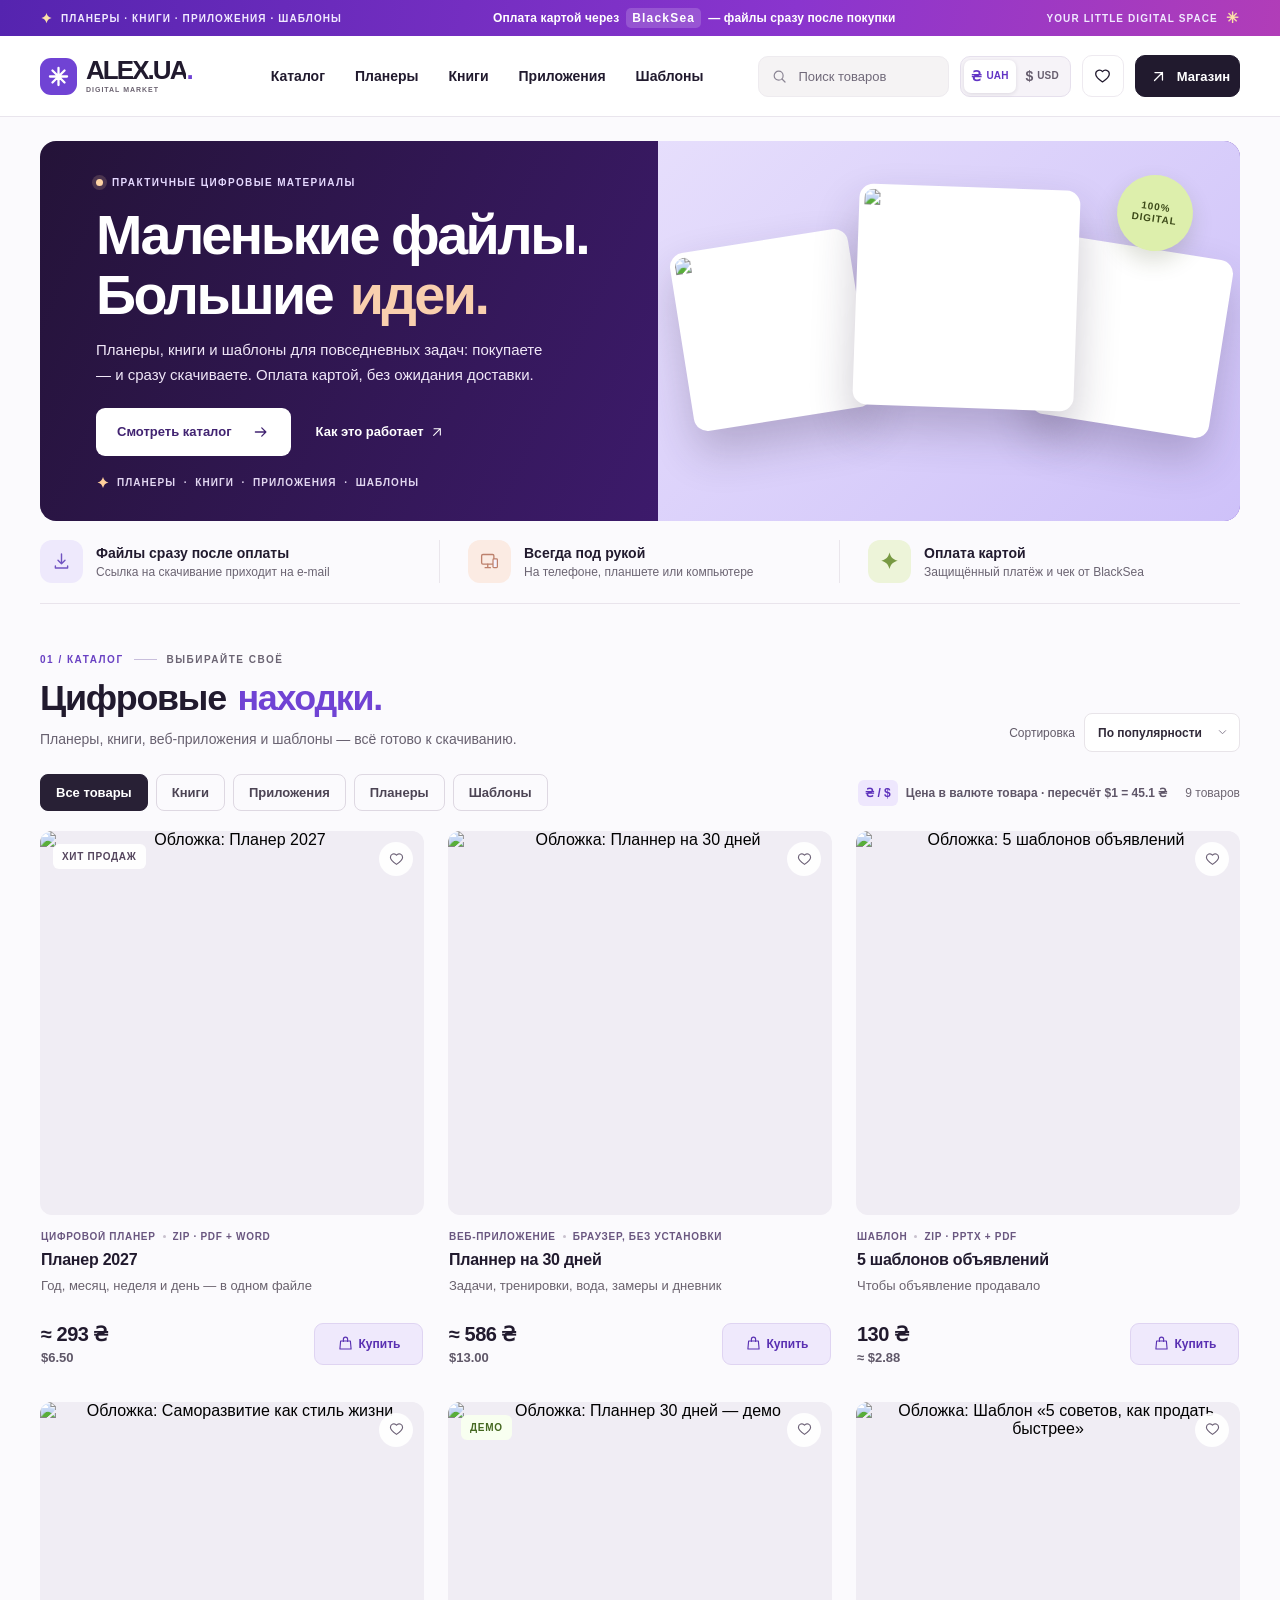
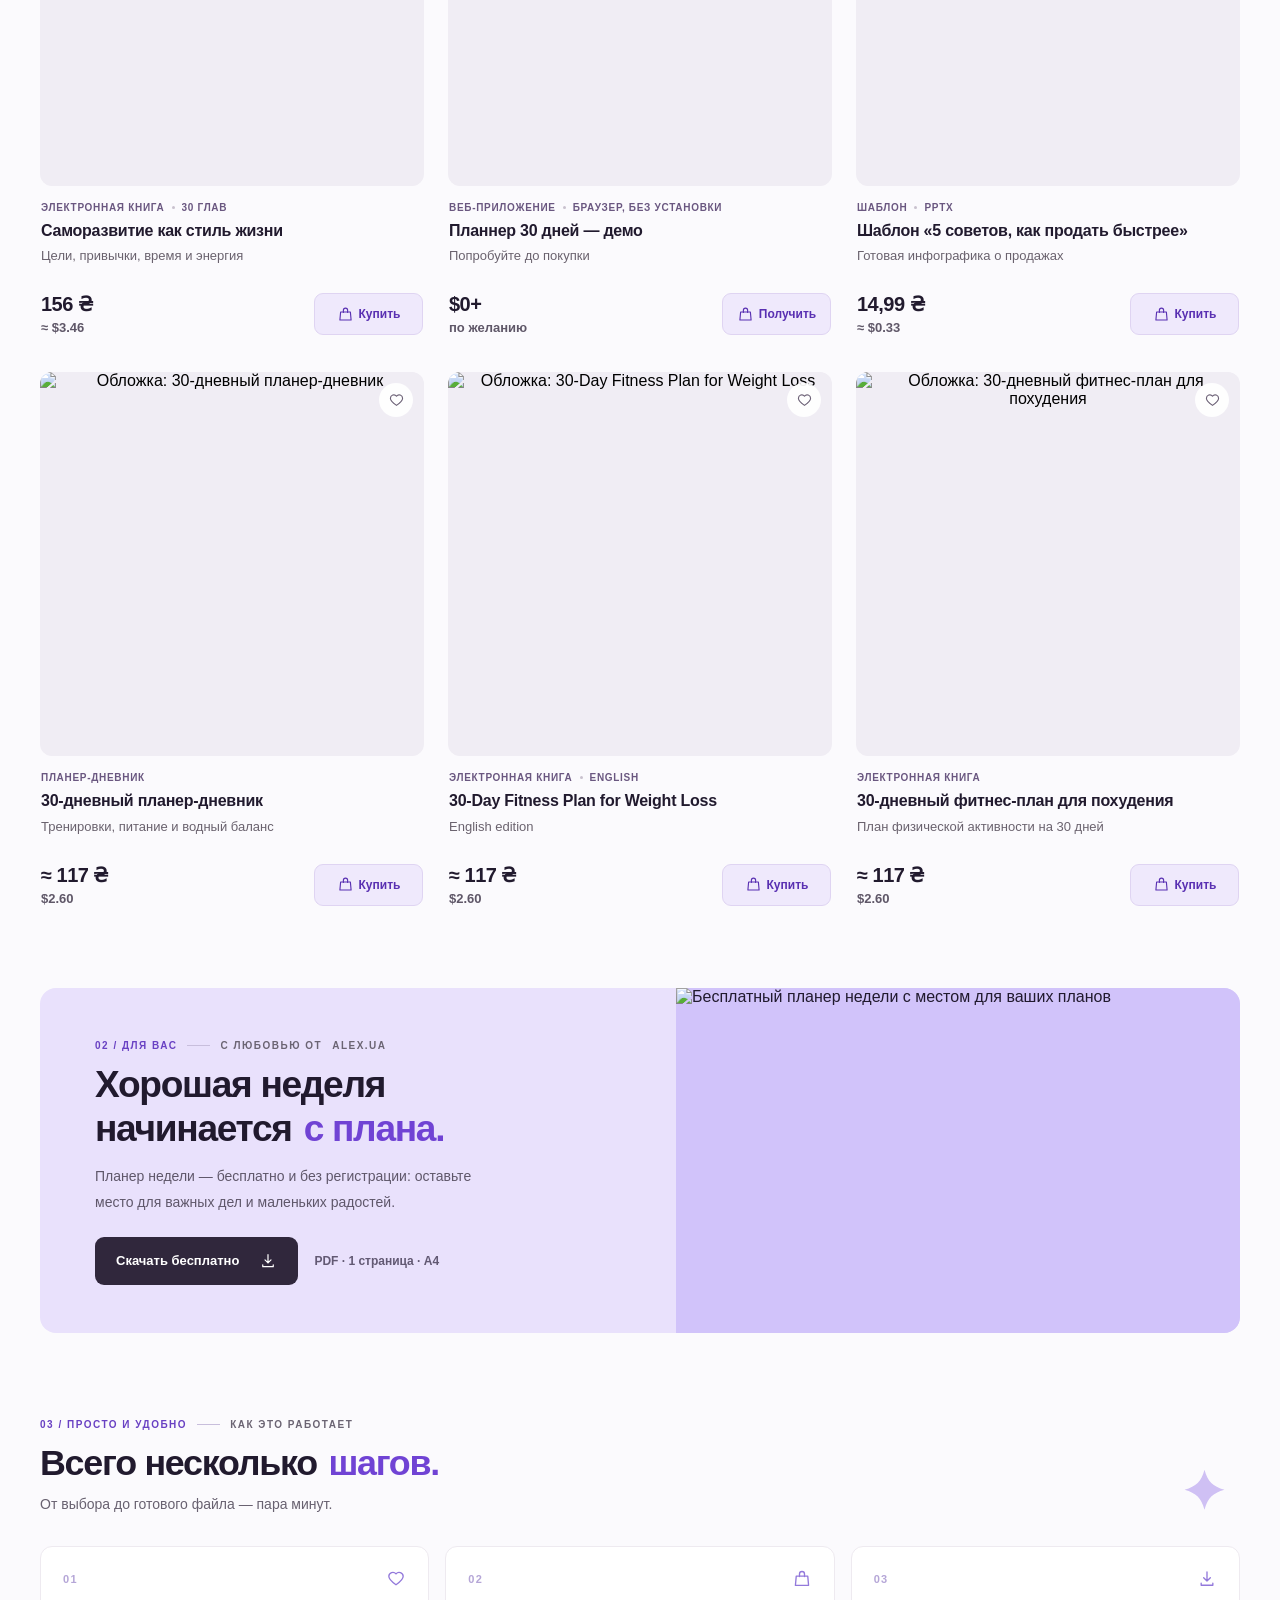
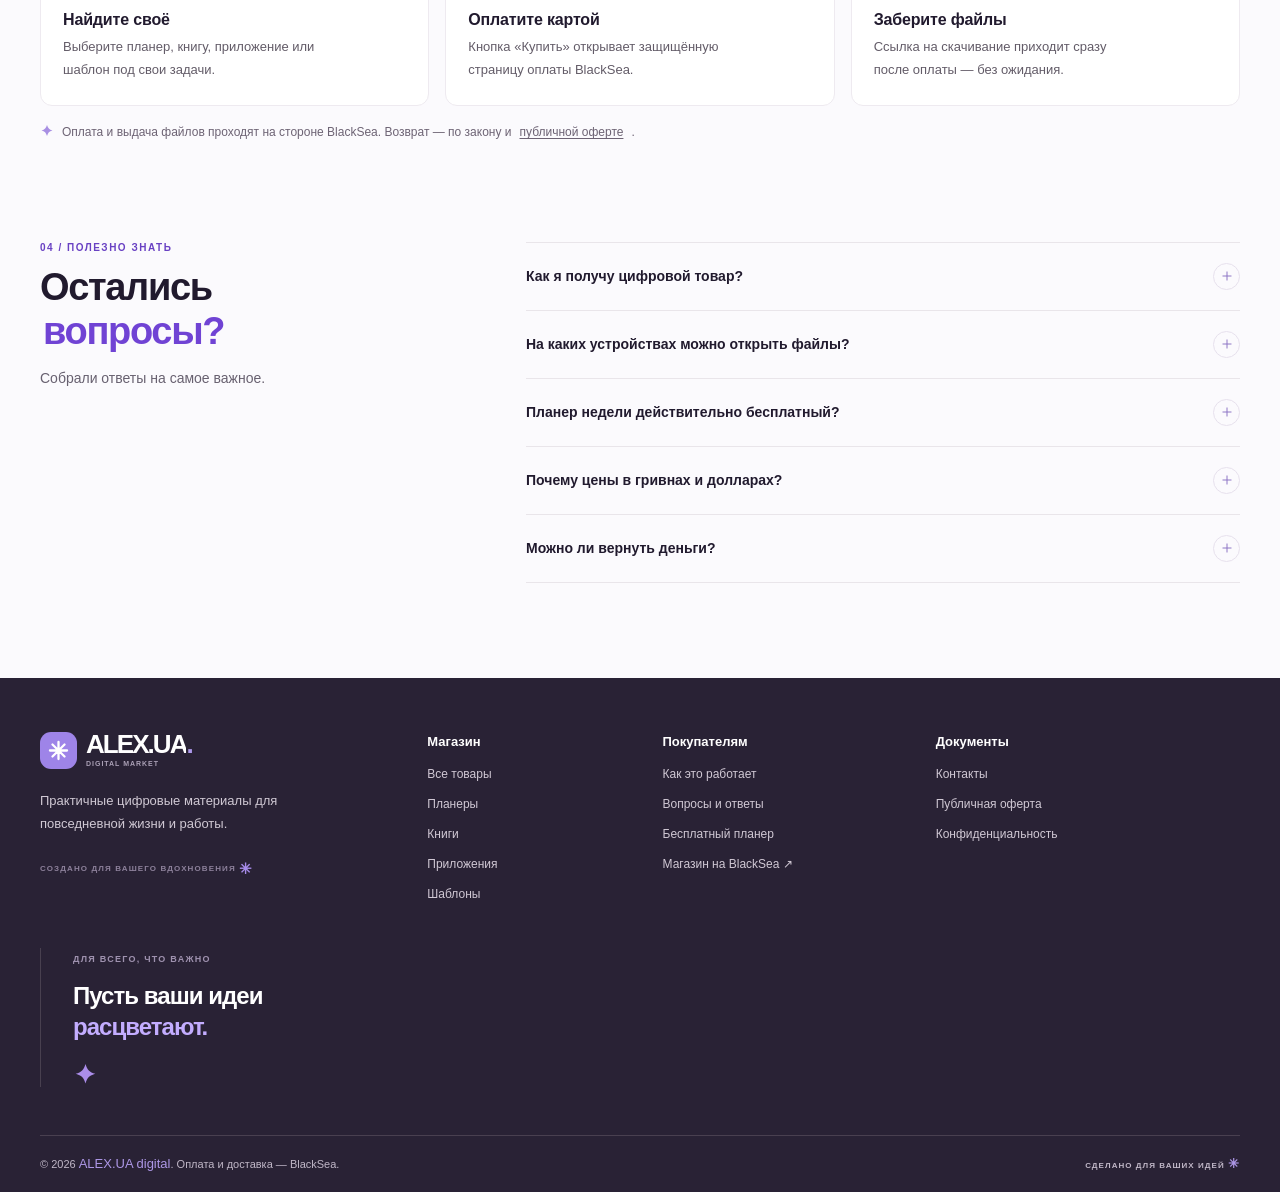
==== index.html @ 6e09f987 "Add files via upload" ====
<!DOCTYPE html>
<html lang="ru">
<head>
  <meta charset="UTF-8">
  <meta name="viewport" content="width=device-width, initial-scale=1, viewport-fit=cover">
  <meta name="theme-color" content="#7857dc" media="(prefers-color-scheme: light)">
  <meta name="theme-color" content="#f9f8f5">
  <link rel="manifest" href="assets/manifest.webmanifest">
  <meta name="mobile-web-app-capable" content="yes">
  <meta name="apple-mobile-web-app-capable" content="yes">
  <meta name="apple-mobile-web-app-status-bar-style" content="default">
  <meta name="apple-mobile-web-app-title" content="ALEX.UA">
  <link rel="apple-touch-icon" href="assets/icon-180.png">
  <meta name="apple-touch-icon" href="assets/icon-180.png">
  <meta name="description" content="ALEX.UA digital — цифровые планеры, книги и шаблоны. Оплата картой, файлы приходят сразу после покупки.">
  <title>ALEX.UA digital — цифровые планеры, книги и шаблоны</title>
  <link rel="icon" href="assets/favicon.svg" type="image/svg+xml">
  <link rel="stylesheet" href="styles.css">
  <script src="catalog.js" defer></script>
  <script src="app.js" defer></script>
  <script>
  /* PWA: офлайн-кеш (sw.js лежит рядом — для версии из архива/хостинга) и кнопка «Установить приложение».
     В од-файловой версии по file:// регистрация просто не срабатывает — всё работает и без неё. */
  (function () {
    if (location.protocol.indexOf('http') === 0 && 'serviceWorker' in navigator) {
      navigator.serviceWorker.register('sw.js').catch(function () {});
    }
    var deferredPrompt = null;
    var btn = null;
    window.addEventListener('beforeinstallprompt', function (e) {
      e.preventDefault();
      deferredPrompt = e;
      if (!btn) {
        btn = document.createElement('button');
        btn.id = 'installAppBtn';
        btn.type = 'button';
        btn.textContent = '\u{1F4F2} Установить приложение';
        btn.addEventListener('click', function () {
          if (deferredPrompt) { deferredPrompt.prompt(); deferredPrompt.userChoice.then(function () { deferredPrompt = null; btn.remove(); }); }
        });
        document.body.appendChild(btn);
      }
    });
    window.addEventListener('appinstalled', function () { if (btn) btn.remove(); });
  })();
  </script>
  <link rel="canonical" href="https://alex1ua.netlify.app/">
  <meta property="og:type" content="website">
  <meta property="og:site_name" content="ALEX.UA digital">
  <meta property="og:locale" content="ru_UA">
  <meta property="og:title" content="ALEX.UA digital — цифровые планеры, книги и шаблоны">
  <meta property="og:description" content="Планеры, книги и шаблоны для повседневных задач. Оплата картой, файлы приходят сразу после покупки.">
  <meta property="og:url" content="https://alex1ua.netlify.app/">
  <meta property="og:image" content="https://alex1ua.netlify.app/assets/og-cover.png">
  <meta property="og:image:width" content="1200">
  <meta property="og:image:height" content="630">
  <meta name="twitter:card" content="summary_large_image">
  <meta name="twitter:title" content="ALEX.UA digital — цифровые планеры, книги и шаблоны">
  <meta name="twitter:description" content="Планеры, книги и шаблоны. Оплата картой, файлы сразу после покупки.">
  <meta name="twitter:image" content="https://alex1ua.netlify.app/assets/og-cover.png">
  <script type="application/ld+json">
  {
    "@context": "https://schema.org",
    "@type": "Store",
    "name": "ALEX.UA digital",
    "url": "https://alex1ua.netlify.app/",
    "description": "Цифровые планеры, электронные книги, веб-приложения и шаблоны для повседневных задач.",
    "image": "https://alex1ua.netlify.app/assets/og-cover.png",
    "sameAs": ["https://844129289197.blacksea.in.ua/"],
    "currenciesAccepted": "UAH, USD",
    "paymentAccepted": "Карта, Apple Pay, Google Pay"
  }
  </script>
</head>
<body id="top">
  <svg xmlns="http://www.w3.org/2000/svg" class="svg-sprite" aria-hidden="true">
    <symbol id="i-spark" viewBox="0 0 24 24"><path d="M12 1.8c1.6 5.6 3.8 7.8 9.4 9.4-5.6 1.6-7.8 3.8-9.4 9.4-1.6-5.6-3.8-7.8-9.4-9.4C8.2 9.6 10.4 7.4 12 1.8Z" fill="currentColor"/></symbol>
    <symbol id="i-arrow" viewBox="0 0 24 24"><path d="M4.5 12h14M13 6.5l5.5 5.5L13 17.5" fill="none" stroke="currentColor" stroke-width="1.7" stroke-linecap="round" stroke-linejoin="round"/></symbol>
    <symbol id="i-up-right" viewBox="0 0 24 24"><path d="M7 17 17 7M7.5 7H17v9.5" fill="none" stroke="currentColor" stroke-width="1.6" stroke-linecap="round" stroke-linejoin="round"/></symbol>
    <symbol id="i-search" viewBox="0 0 24 24"><circle cx="10.8" cy="10.8" r="6.3" fill="none" stroke="currentColor" stroke-width="1.65"/><path d="m15.5 15.5 4.3 4.3" fill="none" stroke="currentColor" stroke-width="1.65" stroke-linecap="round"/></symbol>
    <symbol id="i-heart" viewBox="0 0 24 24"><path d="M20.6 8.8c0 4.3-8.6 10.1-8.6 10.1S3.4 13.1 3.4 8.8a4.8 4.8 0 0 1 8.6-2.9 4.8 4.8 0 0 1 8.6 2.9Z" stroke="currentColor" stroke-width="1.6" stroke-linejoin="round"/></symbol>
    <symbol id="i-bag" viewBox="0 0 24 24"><path d="M5.1 8.5h13.8l1 11.2H4.1l1-11.2ZM9 9V6a3 3 0 0 1 6 0v3" fill="none" stroke="currentColor" stroke-width="1.6" stroke-linecap="round" stroke-linejoin="round"/></symbol>
    <symbol id="i-plus" viewBox="0 0 24 24"><path d="M12 5v14M5 12h14" fill="none" stroke="currentColor" stroke-width="1.65" stroke-linecap="round"/></symbol>
    <symbol id="i-check" viewBox="0 0 24 24"><path d="m5 12.5 4.5 4.5L19 7.5" fill="none" stroke="currentColor" stroke-width="1.8" stroke-linecap="round" stroke-linejoin="round"/></symbol>
    <symbol id="i-close" viewBox="0 0 24 24"><path d="m6 6 12 12M18 6 6 18" fill="none" stroke="currentColor" stroke-width="1.6" stroke-linecap="round"/></symbol>
    <symbol id="i-download" viewBox="0 0 24 24"><path d="M12 3.5v11m-4-4 4 4 4-4M5 17v2.5h14V17" fill="none" stroke="currentColor" stroke-width="1.6" stroke-linecap="round" stroke-linejoin="round"/></symbol>
    <symbol id="i-device" viewBox="0 0 24 24"><rect x="3" y="4" width="14" height="11" rx="1.5" fill="none" stroke="currentColor" stroke-width="1.5"/><path d="M7 19h6m-3-4v4" fill="none" stroke="currentColor" stroke-width="1.5" stroke-linecap="round"/><rect x="16" y="9" width="5" height="10" rx="1" fill="#f6f3ff" stroke="currentColor" stroke-width="1.4"/></symbol>
    <symbol id="i-file" viewBox="0 0 24 24"><path d="M6 3.5h8l4 4V20.5H6zM14 3.5v4h4M9 12h6M9 15.5h6" fill="none" stroke="currentColor" stroke-width="1.5" stroke-linecap="round" stroke-linejoin="round"/></symbol>
    <symbol id="i-book" viewBox="0 0 24 24"><path d="M4 5.4c3-1 5.6-.6 8 1.2 2.4-1.8 5-2.2 8-1.2v13c-3-1-5.6-.6-8 1.2-2.4-1.8-5-2.2-8-1.2v-13ZM12 6.6v13" fill="none" stroke="currentColor" stroke-width="1.5" stroke-linecap="round" stroke-linejoin="round"/></symbol>
    <symbol id="i-chevron" viewBox="0 0 24 24"><path d="m7 9 5 5 5-5" fill="none" stroke="currentColor" stroke-width="1.6" stroke-linecap="round" stroke-linejoin="round"/></symbol>
    <symbol id="i-trash" viewBox="0 0 24 24"><path d="M5 7h14M10 4h4m-7 3 1 12h8l1-12M10 10v6m4-6v6" fill="none" stroke="currentColor" stroke-width="1.5" stroke-linecap="round" stroke-linejoin="round"/></symbol>
  </svg>

  <div class="announcement">
    <div class="shell announcement-inner">
      <span class="announcement-note"><svg class="icon"><use href="#i-spark"></use></svg> ПЛАНЕРЫ · КНИГИ · ПРИЛОЖЕНИЯ · ШАБЛОНЫ</span>
      <span class="announcement-promo">Оплата картой через <strong>BlackSea</strong> — файлы сразу после покупки</span>
      <span class="announcement-end">YOUR LITTLE DIGITAL SPACE <span>✳</span></span>
    </div>
  </div>

  <header class="site-header">
    <div class="shell header-main">
      <a class="brand" href="#top" aria-label="ALEX.UA digital — на главную">
        <span class="brand-mark"><svg viewBox="0 0 32 32" aria-hidden="true"><path d="M16 3v26M3 16h26M6.8 6.8l18.4 18.4M25.2 6.8 6.8 25.2" stroke="currentColor" stroke-width="3.5" stroke-linecap="round"/></svg></span>
        <span class="brand-word"><span class="brand-name" data-brand-name>ALEX.UA</span><span class="brand-dot">.</span><small data-brand-sub>DIGITAL MARKET</small></span>
      </a>
      <nav class="main-nav" aria-label="Основная навигация">
        <a href="#catalog" data-nav-category="Все">Каталог</a>
        <a href="#catalog" data-nav-category="Планеры">Планеры</a>
        <a href="#catalog" data-nav-category="Книги">Книги</a>
        <a href="#catalog" data-nav-category="Приложения">Приложения</a>
        <a href="#catalog" data-nav-category="Шаблоны">Шаблоны</a>
      </nav>
      <div class="header-actions">
        <form class="header-search" id="desktopSearchForm" role="search">
          <svg class="icon"><use href="#i-search"></use></svg>
          <input id="searchInput" type="search" placeholder="Поиск товаров" aria-label="Поиск товаров" autocomplete="off">
        </form>
        <div class="currency-toggle" role="group" aria-label="Валюта пересчёта цен">
          <button class="is-active" type="button" data-currency="UAH" aria-pressed="true" aria-label="Показывать цены в гривне"><span>₴</span><b>UAH</b></button>
          <button type="button" data-currency="USD" aria-pressed="false" aria-label="Показывать цены в долларе"><span>$</span><b>USD</b></button>
        </div>
        <button class="header-icon mobile-search-toggle" type="button" id="mobileSearchToggle" aria-label="Открыть поиск" aria-expanded="false" aria-controls="mobileSearchBar"><svg class="icon"><use href="#i-search"></use></svg></button>
        <button class="header-icon favorite-header" type="button" id="favoritesButton" aria-label="Показать избранное" aria-pressed="false"><svg class="icon"><use href="#i-heart"></use></svg><span class="counter-dot" id="favoritesCount" hidden>0</span></button>
        <a class="header-cart" href="https://844129289197.blacksea.in.ua/" target="_blank" rel="noopener" data-store-link aria-label="Открыть магазин на BlackSea"><svg class="icon"><use href="#i-up-right"></use></svg><span class="cart-word">Магазин</span></a>
      </div>
    </div>
    <div class="mobile-search-bar shell" id="mobileSearchBar" hidden>
      <form id="mobileSearchForm" role="search"><svg class="icon"><use href="#i-search"></use></svg><input id="mobileSearchInput" type="search" placeholder="Найти планер, книгу, шаблон..." aria-label="Поиск товаров на сайте" autocomplete="off"></form>
    </div>
    <nav class="mobile-nav shell" aria-label="Категории">
      <a href="#catalog" data-nav-category="Все">Каталог</a>
      <a href="#catalog" data-nav-category="Планеры">Планеры</a>
      <a href="#catalog" data-nav-category="Книги">Книги</a>
      <a href="#catalog" data-nav-category="Приложения">Приложения</a>
      <a href="#catalog" data-nav-category="Шаблоны">Шаблоны</a>
    </nav>
  </header>

  <main>
    <div class="shell">
      <section class="hero" aria-labelledby="heroTitle">
        <div class="hero-copy">
          <div class="hero-eyebrow"><span class="eyebrow-dot"></span> ПРАКТИЧНЫЕ ЦИФРОВЫЕ МАТЕРИАЛЫ</div>
          <h1 id="heroTitle">Маленькие файлы.<br>Большие <em>идеи.</em></h1>
          <p>Планеры, книги и шаблоны для повседневных задач: покупаете — и сразу скачиваете. Оплата картой, без ожидания доставки.</p>
          <div class="hero-actions">
            <a class="button button-primary" href="#catalog" data-nav-category="Все">Смотреть каталог <svg class="icon"><use href="#i-arrow"></use></svg></a>
            <a class="hero-link" href="#how">Как это работает <svg class="icon"><use href="#i-up-right"></use></svg></a>
          </div>
          <div class="hero-bottom"><svg class="icon"><use href="#i-spark"></use></svg> ПЛАНЕРЫ&nbsp; · &nbsp;КНИГИ&nbsp; · &nbsp;ПРИЛОЖЕНИЯ&nbsp; · &nbsp;ШАБЛОНЫ</div>
        </div>
        <div class="hero-visual hero-collage">
          <span class="hero-tag">100%<br>DIGITAL</span>
          <div class="plate plate-left"><img src="assets/products/lhm.jpg" alt="Планнер на 30 дней"></div>
          <div class="plate plate-main"><img src="assets/products/olzb.jpg" alt="Планер 2027"></div>
          <div class="plate plate-right"><img src="assets/products/yox.jpg" alt="5 шаблонов объявлений"></div>
        </div>
      </section>

      <section class="benefits" aria-label="О магазине">
        <div class="benefit"><span class="benefit-icon lilac"><svg class="icon"><use href="#i-download"></use></svg></span><div><strong>Файлы сразу после оплаты</strong><span>Ссылка на скачивание приходит на e-mail</span></div></div>
        <div class="benefit"><span class="benefit-icon peach"><svg class="icon"><use href="#i-device"></use></svg></span><div><strong>Всегда под рукой</strong><span>На телефоне, планшете или компьютере</span></div></div>
        <div class="benefit"><span class="benefit-icon lime"><svg class="icon"><use href="#i-spark"></use></svg></span><div><strong>Оплата картой</strong><span>Защищённый платёж и чек от BlackSea</span></div></div>
      </section>

      <section class="catalog-section" id="catalog" aria-labelledby="catalogTitle">
        <div class="section-heading">
          <div>
            <div class="section-kicker"><span>01 / КАТАЛОГ</span><span class="kicker-line"></span> ВЫБИРАЙТЕ СВОЁ</div>
            <h2 id="catalogTitle">Цифровые <em>находки.</em></h2>
            <p>Планеры, книги, веб-приложения и шаблоны — всё готово к скачиванию.</p>
          </div>
          <label class="sort-control">Сортировка <span><select id="sortSelect" aria-label="Сортировка товаров"><option value="popular">По популярности</option><option value="new">Сначала новинки</option><option value="cheap">Сначала дешевле</option><option value="expensive">Сначала дороже</option></select><svg class="icon"><use href="#i-chevron"></use></svg></span></label>
        </div>
        <div class="catalog-toolbar">
          <div class="category-pills" id="categoryPills" aria-label="Категории товаров"></div>
          <div class="catalog-meta"><p class="currency-note"><span>₴ / $</span><span class="currency-copy">Цена в валюте товара · пересчёт $1 = <b data-demo-rate>45.1</b> ₴</span></p><span class="result-count" id="resultCount" aria-live="polite"></span></div>
        </div>
        <div class="product-grid" id="productGrid" aria-live="polite"></div>
      </section>

      <section class="freebie" id="freebie" aria-labelledby="freebieTitle">
        <div class="freebie-copy">
          <div class="section-kicker"><span>02 / ДЛЯ ВАС</span><span class="kicker-line"></span> С ЛЮБОВЬЮ ОТ <span data-brand-upper>ALEX.UA</span></div>
          <h2 id="freebieTitle">Хорошая неделя<br>начинается <em>с плана.</em></h2>
          <p>Планер недели — бесплатно и без регистрации: оставьте место для важных дел и маленьких радостей.</p>
          <div class="freebie-actions"><a class="button button-dark" href="assets/planner-weekly.pdf" download="ALEX-планер-недели.pdf">Скачать бесплатно <svg class="icon"><use href="#i-download"></use></svg></a><span>PDF · 1 страница · A4</span></div>
        </div>
        <div class="freebie-visual"><img src="assets/gift-planner.svg" alt="Бесплатный планер недели с местом для ваших планов"></div>
      </section>

      <section class="how-section" id="how" aria-labelledby="howTitle">
        <div class="section-heading how-heading"><div><div class="section-kicker"><span>03 / ПРОСТО И УДОБНО</span><span class="kicker-line"></span> КАК ЭТО РАБОТАЕТ</div><h2 id="howTitle">Всего несколько <em>шагов.</em></h2><p>От выбора до готового файла — пара минут.</p></div><svg class="how-spark"><use href="#i-spark"></use></svg></div>
        <div class="steps">
          <div class="step"><div class="step-top"><span>01</span><svg class="icon"><use href="#i-heart"></use></svg></div><h3>Найдите своё</h3><p>Выберите планер, книгу, приложение или шаблон под свои задачи.</p></div>
          <div class="step"><div class="step-top"><span>02</span><svg class="icon"><use href="#i-bag"></use></svg></div><h3>Оплатите картой</h3><p>Кнопка «Купить» открывает защищённую страницу оплаты BlackSea.</p></div>
          <div class="step"><div class="step-top"><span>03</span><svg class="icon"><use href="#i-download"></use></svg></div><h3>Заберите файлы</h3><p>Ссылка на скачивание приходит сразу после оплаты — без ожидания.</p></div>
        </div>
        <p class="demo-note"><svg class="icon"><use href="#i-spark"></use></svg> Оплата и выдача файлов проходят на стороне BlackSea. Возврат — по закону и <a href="https://blacksea.in.ua/terms#section-17" target="_blank" rel="noopener">публичной оферте</a>.</p>
      </section>

      <section class="faq-section" id="faq" aria-labelledby="faqTitle">
        <div class="faq-intro"><div class="section-kicker"><span>04 / ПОЛЕЗНО ЗНАТЬ</span></div><h2 id="faqTitle">Остались<br><em>вопросы?</em></h2><p>Собрали ответы на самое важное.</p></div>
        <div class="faq-list">
          <details><summary>Как я получу цифровой товар?<span class="faq-plus"><svg class="icon"><use href="#i-plus"></use></svg></span></summary><p>После оплаты на BlackSea ссылка на скачивание приходит на e-mail сразу же. Файлы остаются доступны в вашем заказе — скачать можно повторно.</p></details>
          <details><summary>На каких устройствах можно открыть файлы?<span class="faq-plus"><svg class="icon"><use href="#i-plus"></use></svg></span></summary><p>PDF открывается на телефоне, планшете и компьютере, Word и PowerPoint — в соответствующих редакторах (подойдёт бесплатный LibreOffice). Веб-планнеры работают прямо в браузере без установки.</p></details>
          <details><summary>Планер недели действительно бесплатный?<span class="faq-plus"><svg class="icon"><use href="#i-plus"></use></svg></span></summary><p>Да. Нажмите «Скачать бесплатно» — PDF сохранится на устройство, без регистрации и оплаты. Его можно распечатать или заполнять на планшете.</p></details>
          <details><summary>Почему цены в гривнах и долларах?<span class="faq-plus"><svg class="icon"><use href="#i-plus"></use></svg></span></summary><p>У каждого товара своя валюта — она указана первой. В шапке можно переключить показ, тогда вторая цена будет пересчитана по курсу $1 = <b data-demo-rate>45.1</b> ₴ и помечена знаком ≈. Оплата проходит в валюте товара.</p></details>
          <details><summary>Можно ли вернуть деньги?<span class="faq-plus"><svg class="icon"><use href="#i-plus"></use></svg></span></summary><p>Возврат выполняется в случаях и порядке, предусмотренных законом и <a href="https://blacksea.in.ua/terms#section-17" target="_blank" rel="noopener">публичной офертой BlackSea</a> (раздел 17).</p></details>
        </div>
      </section>
    </div>
  </main>

  <footer class="footer">
    <div class="shell footer-main">
      <div class="footer-about">
        <a class="brand footer-brand" href="#top"><span class="brand-mark"><svg viewBox="0 0 32 32" aria-hidden="true"><path d="M16 3v26M3 16h26M6.8 6.8l18.4 18.4M25.2 6.8 6.8 25.2" stroke="currentColor" stroke-width="3.5" stroke-linecap="round"/></svg></span><span class="brand-word"><span class="brand-name" data-brand-name>ALEX.UA</span><span class="brand-dot">.</span><small data-brand-sub>DIGITAL MARKET</small></span></a>
        <p>Практичные цифровые материалы для повседневной жизни и работы.</p>
        <div class="footer-tag">СОЗДАНО ДЛЯ ВАШЕГО ВДОХНОВЕНИЯ <span>✳</span></div>
      </div>
      <div class="footer-column"><h3>Магазин</h3><a href="#catalog" data-nav-category="Все">Все товары</a><a href="#catalog" data-nav-category="Планеры">Планеры</a><a href="#catalog" data-nav-category="Книги">Книги</a><a href="#catalog" data-nav-category="Приложения">Приложения</a><a href="#catalog" data-nav-category="Шаблоны">Шаблоны</a></div>
      <div class="footer-column"><h3>Покупателям</h3><a href="#how">Как это работает</a><a href="#faq">Вопросы и ответы</a><a href="#freebie">Бесплатный планер</a><a href="https://844129289197.blacksea.in.ua/" target="_blank" rel="noopener" data-store-link>Магазин на BlackSea ↗</a></div>
      <div class="footer-column"><h3>Документы</h3><a href="contacts.html">Контакты</a><a href="offer.html">Публичная оферта</a><a href="privacy.html">Конфиденциальность</a></div>
      <div class="footer-message"><span>ДЛЯ ВСЕГО, ЧТО ВАЖНО</span><p>Пусть ваши идеи<br><em>расцветают.</em></p><svg class="icon"><use href="#i-spark"></use></svg></div>
    </div>
    <div class="shell footer-bottom"><span>© 2026 <span data-store-title>ALEX.UA digital</span>. Оплата и доставка — BlackSea. </span><span>СДЕЛАНО ДЛЯ ВАШИХ ИДЕЙ <span>✳</span></span></div>
  </footer>

  <div class="backdrop" id="backdrop" hidden></div>
  <div class="modal" id="productModal" role="dialog" aria-modal="true" aria-labelledby="productModalTitle" aria-hidden="true" hidden>
    <div class="modal-card product-modal-card"><button class="round-close modal-close" type="button" data-close-panel aria-label="Закрыть"><svg class="icon"><use href="#i-close"></use></svg></button><div id="productModalContent"></div></div>
  </div>
  <div class="toast" id="toast" role="status" aria-live="polite"></div>
</body>
</html>
---- styles.css ----
@font-face{font-family:Manrope;src:url('assets/manrope-latin.woff2') format('woff2');font-style:normal;font-weight:400 800;font-display:swap;unicode-range:U+0000-00FF,U+0131,U+0152-0153,U+02BB-02BC,U+02C6,U+02DA,U+02DC,U+0304,U+0308,U+0329,U+2000-206F,U+20AC,U+2122,U+2191,U+2193,U+2212,U+2215,U+FEFF,U+FFFD}
@font-face{font-family:Manrope;src:url('assets/manrope-cyrillic.woff2') format('woff2');font-style:normal;font-weight:400 800;font-display:swap;unicode-range:U+0301,U+0400-045F,U+0490-0491,U+04B0-04B1,U+2116}
@font-face{font-family:Manrope;src:url('assets/manrope-cyrillic-ext.woff2') format('woff2');font-style:normal;font-weight:400 800;font-display:swap;unicode-range:U+0460-052F,U+1C80-1C8A,U+20B4,U+2DE0-2DFF,U+A640-A69F,U+FE2E-FE2F}
:root{--ink:#262132;--muted:#817b8c;--purple:#7958dc;--purple-dark:#6542ca;--paper:#fbfaf8;--line:#ece9ed;--lavender:#f0edfc;--lime:#ddefac;--radius:16px;scroll-behavior:smooth}
*,*::before,*::after{box-sizing:border-box}
[hidden]{display:none!important}
html{scroll-padding-top:120px}
body{margin:0;background:var(--paper);color:var(--ink);font-family:Manrope,Arial,sans-serif;-webkit-font-smoothing:auto}
body.is-locked{overflow:hidden}
a{color:inherit;text-decoration:none}
button,input,select,textarea{font:inherit}
button{cursor:pointer}
button:disabled{cursor:not-allowed}
button:focus-visible,a:focus-visible,input:focus-visible,select:focus-visible,summary:focus-visible{outline:3px solid #aa94ef;outline-offset:3px}
img{display:block;max-width:100%}
.svg-sprite{position:absolute;width:0;height:0;overflow:hidden}
.icon{width:20px;height:20px;display:block;flex:none}
.shell{width:min(1280px,calc(100% - 80px));margin-inline:auto}
em{font-family:inherit;font-style:normal;font-weight:800}

/* Top bar and navigation */
.announcement{background:#2e273b;color:#f5f1fa}
.announcement-inner{height:34px;display:flex;align-items:center;justify-content:space-between;gap:20px;font-size:9px;letter-spacing:.11em;font-weight:800}
.announcement-note,.announcement-end{display:flex;align-items:center;gap:8px;white-space:nowrap;color:#c8bed4}
.announcement-note .icon{width:13px;height:13px;color:#cbbbff}
.announcement-end span{font-size:15px;color:#cbb8ff}
.announcement-promo{color:#fff;background:none;border:0;font-size:10px;letter-spacing:.01em;padding:0;display:flex;align-items:center;gap:7px;white-space:nowrap;font-weight:500}
.announcement-promo strong{font-size:10px;letter-spacing:.1em;color:#d7c7ff}
.announcement-promo .icon{width:15px;height:15px;transition:transform .2s}
.announcement-promo:hover .icon{transform:translateX(4px)}
.site-header{position:sticky;top:0;z-index:40;background:#fff;border-bottom:1px solid #e9e5ed}
.header-main{height:80px;display:flex;align-items:center;gap:28px}
.brand{display:inline-flex;align-items:center;gap:9px;flex:none}
.brand-mark{width:37px;height:37px;border-radius:11px;background:var(--purple);display:grid;place-items:center;color:white}
.brand-mark svg{width:21px;height:21px}
.brand-word{font-size:26px;letter-spacing:-.09em;font-weight:800;line-height:.78;display:block}
.brand-word>.brand-name{color:inherit;display:inline-block;max-width:190px;overflow:hidden;text-overflow:ellipsis;white-space:nowrap;vertical-align:bottom}
.brand-word>.brand-dot{color:var(--purple)}
.brand-word small{display:block;margin-top:7px;letter-spacing:.14em;font-size:7px;font-weight:800;color:#8a8290}
.main-nav{display:flex;align-items:center;gap:30px;margin-left:51px;font-size:13px;font-weight:700;white-space:nowrap}
.main-nav a,.mobile-nav a{transition:color .2s}
.main-nav a:hover,.mobile-nav a:hover{color:var(--purple)}
.header-actions{margin-left:auto;display:flex;gap:11px;align-items:center}
.header-search{width:191px;height:41px;border:1px solid #eeebef;background:#f5f3f4;display:flex;align-items:center;gap:8px;border-radius:10px;padding:0 12px;color:#8a8493}
.header-search .icon{width:17px;height:17px}
.header-search input,.mobile-search-bar input{background:none;min-width:0;width:100%;outline:0;border:0;color:var(--ink);font-size:11px}
.header-search input::placeholder,.mobile-search-bar input::placeholder{color:#a09aa7}
.header-icon{width:42px;height:42px;border-radius:10px;border:1px solid #eeeaf0;background:transparent;display:grid;place-items:center;position:relative;color:var(--ink);transition:background .2s,color .2s,border-color .2s}
.header-icon:hover,.header-icon.is-active{background:#f0eafa;border-color:#e4d9f7;color:var(--purple)}
.header-icon .icon{width:19px;height:19px;fill:none}
.favorite-header.is-active .icon{fill:currentColor}
.counter-dot{position:absolute;top:-6px;right:-5px;min-width:17px;height:17px;padding:0 3px;border-radius:20px;display:grid;place-items:center;background:var(--purple);color:#fff;font-size:9px;line-height:1;font-weight:800}
.header-cart{height:42px;display:flex;align-items:center;gap:9px;background:var(--ink);color:#fff;border:1px solid var(--ink);border-radius:10px;padding:0 9px 0 13px;font-size:12px;font-weight:700;transition:background .2s}
.header-cart:hover{background:#4b3e5b}
.header-cart .icon{width:19px;height:19px}
.header-cart-count{display:grid;place-items:center;min-width:22px;height:22px;padding:0 4px;background:#51485e;border-radius:6px;font-size:10px}
.mobile-search-toggle,.mobile-nav,.mobile-search-bar{display:none}

/* Intro */
.hero{margin-top:24px;display:grid;grid-template-columns:51.5% 48.5%;min-height:380px;background:#f0edfc;overflow:hidden;border-radius:16px}
.hero-copy{min-width:0;padding:34px 24px 29px 56px;display:flex;flex-direction:column;align-items:flex-start;justify-content:center}
.hero-eyebrow{display:flex;align-items:center;gap:9px;color:#766794;font-size:10px;font-weight:800;letter-spacing:.14em}
.eyebrow-dot{width:7px;height:7px;background:#a284ef;border-radius:50%;box-shadow:0 0 0 4px #e1d9f7}
h1,h2,h3,p{margin:0}
.hero h1{font-size:clamp(42px,4.35vw,58px);line-height:1.06;letter-spacing:-.055em;font-weight:800;margin:18px 0 12px;white-space:nowrap}
.hero h1 em{color:var(--purple);letter-spacing:-.045em}
.hero-copy>p{max-width:455px;color:#6e687a;font-size:14px;line-height:1.7}
.hero-actions{display:flex;align-items:center;gap:25px;margin-top:20px;flex-wrap:wrap}
.button{display:inline-flex;align-items:center;justify-content:center;gap:20px;min-height:48px;padding:0 20px;border:1px solid transparent;border-radius:9px;font-size:12px;font-weight:800;white-space:nowrap;transition:background .2s,transform .2s,box-shadow .2s}
.button:hover{transform:translateY(-2px)}
.button .icon{width:18px;height:18px}
.button-primary{background:var(--purple);color:#fff;box-shadow:0 7px 15px rgba(113,78,206,.16)}
.button-primary:hover{background:var(--purple-dark);box-shadow:0 10px 22px rgba(113,78,206,.24)}
.button-dark{background:#30273c;color:#fff}
.button-dark:hover{background:#51405e}
.hero-link{display:flex;align-items:center;gap:5px;font-size:12px;font-weight:800;color:#50465f}
.hero-link .icon{width:16px;height:16px;transition:transform .2s}
.hero-link:hover .icon{transform:translate(3px,-3px)}
.hero-bottom{display:flex;align-items:center;gap:7px;color:#a096b4;font-size:9px;font-weight:800;letter-spacing:.105em;margin-top:20px}
.hero-bottom .icon{width:14px;height:14px;color:#a28be0}
.hero-visual{position:relative;min-width:0;overflow:hidden;background:#dcd3fb}
.hero-visual img{width:100%;height:100%;position:absolute;inset:0;object-fit:cover}
.hero-collage{background:linear-gradient(135deg,#e6defc 0%,#cec1f9 100%)}
.hero-collage .plate{position:absolute;width:31%;aspect-ratio:1/1;border-radius:14px;overflow:hidden;background:#fff;border:5px solid #fff;box-shadow:0 22px 44px rgba(45,35,64,.24);transition:transform .45s cubic-bezier(.2,.6,.2,1)}
.hero-collage .plate img{position:static;width:100%;height:100%;object-fit:cover}
.hero-collage .plate-left{left:4%;top:26%;transform:rotate(-9deg)}
.hero-collage .plate-main{left:34%;top:12%;width:38%;transform:rotate(2deg);z-index:2}
.hero-collage .plate-right{right:3%;top:28%;transform:rotate(9deg)}
.hero-collage:hover .plate-left{transform:rotate(-11deg) translateY(-7px)}
.hero-collage:hover .plate-main{transform:rotate(1deg) translateY(-9px)}
.hero-collage:hover .plate-right{transform:rotate(11deg) translateY(-7px)}
.hero-tag{position:absolute;top:9%;right:8%;z-index:3;width:76px;height:76px;display:grid;place-items:center;text-align:center;background:var(--lime);color:#3d4a19;font-size:10px;font-weight:800;letter-spacing:.09em;line-height:1.2;border-radius:50%;transform:rotate(8deg);box-shadow:0 10px 22px rgba(61,74,25,.18)}

.benefits{display:grid;grid-template-columns:repeat(3,1fr);border-bottom:1px solid var(--line);padding:19px 0 20px}
.benefit{display:flex;align-items:center;gap:13px;padding:0 28px;border-right:1px solid #eae6ec}
.benefit:first-child{padding-left:0}.benefit:last-child{border:0;padding-right:0}
.benefit-icon{width:43px;height:43px;border-radius:12px;display:grid;place-items:center;flex:none;color:#7053c1}
.benefit-icon .icon{width:21px;height:21px}
.benefit-icon.lilac{background:#eee9fc}.benefit-icon.peach{background:#fbebe3;color:#bd806c}.benefit-icon.lime{background:#edf4d9;color:#789943}
.benefit strong{display:block;font-size:12px;font-weight:800;margin-bottom:4px}
.benefit div>span{display:block;font-size:11px;color:#928b99}

/* Catalog */
.catalog-section{padding:50px 0 0;scroll-margin-top:110px}
.section-heading{display:flex;align-items:flex-end;justify-content:space-between;gap:24px}
.section-kicker{font-size:9px;letter-spacing:.15em;color:#9a93a4;font-weight:800;display:flex;align-items:center;gap:10px}
.section-kicker>span:first-child{color:#8267cb}
.kicker-line{width:23px;height:1px;background:#c8bedc}
.section-heading h2,.freebie h2,.faq-intro h2{font-size:clamp(31px,2.8vw,38px);letter-spacing:-.045em;line-height:1.18;margin-top:12px;font-weight:800}
.section-heading h2 em,.freebie h2 em,.faq-intro h2 em{color:var(--purple)}
.hero h1 em,.section-heading h2 em,.freebie h2 em,.faq-intro h2 em{margin-left:.08em}
.section-heading p,.faq-intro p{font-size:12px;line-height:1.7;color:#938b99;margin-top:9px}
.sort-control{display:flex;gap:9px;align-items:center;color:#99919d;font-size:11px;white-space:nowrap}
.sort-control span{position:relative;display:flex;align-items:center}
.sort-control select{appearance:none;border:1px solid #e8e4e9;background:#fff;border-radius:8px;height:39px;padding:0 35px 0 13px;color:#514a5a;font-size:11px;font-weight:700;cursor:pointer}
.sort-control .icon{width:15px;height:15px;position:absolute;right:10px;pointer-events:none;color:#8a8293}
.catalog-toolbar{display:flex;align-items:center;justify-content:space-between;gap:15px;margin:22px 0 20px}
.category-pills{display:flex;align-items:center;gap:8px;flex-wrap:wrap}
.category-pill{border:1px solid #e9e6eb;color:#696172;background:transparent;border-radius:8px;padding:10px 15px;font-size:11px;font-weight:700;transition:background .2s,color .2s,border-color .2s}
.category-pill:hover{border-color:#aea2c7;color:var(--ink)}
.category-pill.is-active{color:#fff;background:var(--ink);border-color:var(--ink)}
.result-count{font-size:11px;color:#a29aa8;white-space:nowrap}
.product-grid{display:grid;grid-template-columns:repeat(3,minmax(0,1fr));gap:37px 24px}
.product-card{min-width:0;display:flex;flex-direction:column;height:100%}
.product-media{position:relative;overflow:hidden;border-radius:12px;background:#f0edf4;aspect-ratio:1/1}
.product-open{padding:0;border:0;display:block;width:100%;height:100%;overflow:hidden;background:transparent}
.product-open img{width:100%;height:100%;object-fit:cover;transition:transform .45s cubic-bezier(.2,.6,.2,1)}
.product-card:hover .product-open img{transform:scale(1.045)}
.product-badge{position:absolute;top:13px;left:13px;padding:7px 9px;background:rgba(255,255,255,.94);border-radius:6px;color:#6d5c7b;letter-spacing:.07em;font-size:9px;font-weight:800;pointer-events:none}
.product-badge.sale{background:#fbeaed;color:#a96671}
.product-badge.new{background:#f8fff0;color:#6e8e42}
.product-favorite{position:absolute;top:11px;right:11px;width:34px;height:34px;border:0;border-radius:50%;display:grid;place-items:center;background:rgba(255,255,255,.92);color:#6c6176;transition:color .2s,transform .2s}
.product-favorite:hover{transform:scale(1.08);color:var(--purple)}
.product-favorite .icon{width:17px;height:17px;fill:none}
.product-favorite.is-active{color:#8a64db}.product-favorite.is-active .icon{fill:#8a64db}
.product-info{padding:16px 1px 0;display:flex;flex-direction:column;flex:1}
.product-type{display:flex;align-items:center;gap:7px;color:#9c90ad;font-weight:800;letter-spacing:.095em;font-size:9px;text-transform:uppercase}
.product-type .type-dot{width:3px;height:3px;background:#c9c1ce;border-radius:50%;flex:none}
.product-type .type-part{white-space:nowrap}
.product-title{display:block;text-align:left;border:0;padding:0;background:none;color:var(--ink);font-size:14px;font-weight:800;letter-spacing:-.015em;margin-top:7px;line-height:1.4;transition:color .2s}
.product-title:hover{color:var(--purple)}
.product-caption{font-size:11px;color:#a097a3;line-height:1.55;margin-top:5px;min-height:17px}
.product-foot{display:flex;align-items:center;justify-content:space-between;gap:10px;margin-top:auto;padding-top:13px}
.product-price{display:flex;align-items:baseline;gap:8px;flex-wrap:wrap}
.product-price strong{font-size:16px;font-weight:800;letter-spacing:-.025em}
.product-price s{font-size:11px;color:#b7afb9}
.product-add{width:37px;height:37px;border:1px solid #e7e0ef;background:#f4effb;color:#7653d0;border-radius:9px;display:grid;place-items:center;transition:background .2s,color .2s,transform .2s}
.product-add:hover{background:var(--purple);border-color:var(--purple);color:#fff;transform:translateY(-2px)}
.product-add.is-added{background:#eaf2dc;border-color:#eaf2dc;color:#6f9644}
.product-add .icon{width:19px;height:19px}
.empty-state{grid-column:1/-1;text-align:center;border:1px dashed #ddd6e5;border-radius:14px;padding:56px 20px;background:#fff}
.empty-icon{width:51px;height:51px;border-radius:50%;background:#f1edfa;color:#8a6bd8;display:grid;place-items:center;margin:0 auto 16px}
.empty-icon .icon{width:24px;height:24px;fill:none}
.empty-state h3{font-size:17px;margin-bottom:8px}.empty-state p{font-size:12px;color:var(--muted);margin-bottom:19px}
.empty-reset{border:0;border-bottom:1px solid #8b6ad9;color:var(--purple);padding:0 0 3px;background:none;font-size:12px;font-weight:800}

/* Freebie, process, FAQ */
.freebie{display:grid;grid-template-columns:1fr 47%;background:#e9e1fc;border-radius:16px;overflow:hidden;margin-top:82px;min-height:330px;scroll-margin-top:110px}
.freebie-copy{padding:52px 28px 48px 55px;display:flex;flex-direction:column;align-items:flex-start;justify-content:center}
.freebie h2{font-size:clamp(32px,2.9vw,40px);line-height:1.18}
.freebie-copy>p{max-width:410px;margin-top:14px;font-size:12px;color:#756d83;line-height:1.8}
.freebie-actions{display:flex;align-items:center;gap:16px;margin-top:22px;flex-wrap:wrap}
.freebie-actions>span{font-size:10px;color:#9488a6;font-weight:700;white-space:nowrap}
.freebie-visual{min-width:0;position:relative;background:#d1c3fa;overflow:hidden}
.freebie-visual img{position:absolute;inset:0;width:100%;height:100%;object-fit:cover}
.how-section{padding:86px 0 0;scroll-margin-top:110px}
.how-spark{width:51px;height:51px;color:#cfc0f4;margin-right:10px}
.steps{display:grid;grid-template-columns:repeat(3,1fr);gap:16px;margin-top:29px}
.step{background:#fff;border:1px solid #eeeaf0;border-radius:12px;padding:22px 22px 24px;min-height:153px}
.step-top{display:flex;align-items:center;justify-content:space-between;color:#b5a6d7;font-size:11px;font-weight:800;letter-spacing:.12em}
.step-top .icon{color:#9379db;fill:none}
.step h3{font-size:14px;margin-top:22px;letter-spacing:-.01em}.step p{font-size:11px;line-height:1.75;color:#99919e;margin-top:7px;max-width:260px}
.demo-note{display:flex;gap:8px;align-items:flex-start;font-size:11px;color:#9e94a6;line-height:1.6;margin-top:17px}
.demo-note .icon{width:14px;height:14px;color:#a88fe3;margin-top:1px}.demo-note a{text-decoration:underline;text-underline-offset:2px}
.faq-section{display:grid;grid-template-columns:38% 1fr;gap:30px;padding:99px 0 95px;scroll-margin-top:110px}
.faq-intro h2{font-size:38px}.faq-intro p{margin-top:13px}
.faq-list{border-top:1px solid #e9e5ea}
.faq-list details{border-bottom:1px solid #e9e5ea}
.faq-list summary{list-style:none;display:flex;align-items:center;justify-content:space-between;gap:20px;cursor:pointer;font-size:13px;font-weight:800;padding:20px 0}
.faq-list summary::-webkit-details-marker{display:none}
.faq-plus{width:27px;height:27px;border:1px solid #e7e1ed;border-radius:50%;display:grid;place-items:center;color:#8a72c3;flex:none}
.faq-plus .icon{width:14px;height:14px;transition:transform .2s}
.faq-list details[open] .faq-plus .icon{transform:rotate(45deg)}
.faq-list details p{color:#8f8795;font-size:12px;line-height:1.8;padding:0 48px 20px 0;max-width:650px}

/* Footer */
.footer{background:#292235;color:#fff}
.footer-main{display:grid;grid-template-columns:1.35fr .75fr .9fr 1.2fr;gap:45px;padding:54px 0 48px}
.footer-brand .brand-mark{background:#9e84e8}.footer-brand .brand-word>.brand-dot{color:#ad98ec}.footer-brand .brand-word small{color:#aaa0b6}
.footer-about p{font-size:12px;color:#b8afc0;line-height:1.8;max-width:240px;margin-top:20px}
.footer-tag{font-size:8px;letter-spacing:.14em;color:#8d819b;font-weight:800;margin-top:25px}.footer-tag span{color:#a68be9;font-size:15px;vertical-align:middle}
.footer-column h3{font-size:12px;margin:2px 0 16px}
.footer-column a,.footer-column button{display:block;color:#b7adbf;font-size:11px;line-height:1.5;margin-top:12px;transition:color .2s}
.footer-column button{border:0;background:none;padding:0;text-align:left}
.footer-column a:hover,.footer-column button:hover{color:white}
.footer-message{border-left:1px solid #48404f;padding-left:32px;position:relative}
.footer-message>span{font-size:9px;color:#9f92af;letter-spacing:.14em;font-weight:800}
.footer-message p{font-size:24px;letter-spacing:-.04em;line-height:1.3;font-weight:700;margin-top:14px}
.footer-message p em{color:#c3adff}
.footer-message>.icon{color:#ab8dea;width:25px;height:25px;margin-top:20px}
.footer-bottom{min-height:57px;border-top:1px solid #494050;display:flex;align-items:center;justify-content:space-between;gap:20px;color:#968a9e;font-size:10px}
.footer-bottom>span:last-child{font-size:8px;letter-spacing:.13em;font-weight:800}
.admin-link{margin-left:8px;border-bottom:1px solid currentColor;color:#b9a6f2;white-space:nowrap}
.admin-link:hover{color:#fff}.footer-bottom span span{font-size:13px;color:#ad97e6}

/* Drawer, dialogs and feedback */
.backdrop{position:fixed;inset:0;background:rgba(24,19,30,.5);z-index:100;opacity:0;transition:opacity .2s}
.backdrop.is-open{opacity:1}
.drawer{position:fixed;z-index:110;right:0;top:0;width:min(450px,100%);height:100vh;height:100dvh;background:#fff;display:flex;flex-direction:column;transform:translateX(105%);visibility:hidden;transition:transform .25s ease,visibility .25s;box-shadow:-15px 0 50px rgba(28,17,41,.13)}
.drawer.is-open{transform:translateX(0);visibility:visible}
.drawer-header{display:flex;justify-content:space-between;align-items:center;padding:25px 26px 21px;border-bottom:1px solid var(--line)}
.overline{display:block;color:#9986c9;font-size:9px;letter-spacing:.14em;font-weight:800}
.drawer-header h2{font-size:24px;letter-spacing:-.045em;margin-top:5px}.drawer-header h2 span{font-size:12px;color:#a8a0ac;background:#f3f0f4;border-radius:8px;vertical-align:4px;padding:4px 7px;margin-left:3px;letter-spacing:0}
.round-close{width:36px;height:36px;border:1px solid #ece8ef;border-radius:50%;background:#fff;display:grid;place-items:center;color:#6d6574;transition:background .2s}
.round-close:hover{background:#f6f2f9}.round-close .icon{width:18px;height:18px}
.drawer-content{flex:1;overflow:auto;padding:0 26px}
.cart-empty{height:100%;min-height:230px;display:flex;flex-direction:column;align-items:center;justify-content:center;text-align:center}
.cart-empty-icon{width:64px;height:64px;background:#f2edfb;color:#9074da;border-radius:50%;display:grid;place-items:center;margin-bottom:17px}
.cart-empty-icon .icon{width:27px;height:27px}
.cart-empty h3{font-size:16px}.cart-empty p{color:#9a929f;font-size:12px;line-height:1.7;margin:9px 0 17px;max-width:245px}
.cart-list-item{display:flex;gap:14px;padding:19px 0;border-bottom:1px solid #f0edf1}
.cart-item-art{width:80px;height:78px;object-fit:cover;border-radius:8px;flex:none}
.cart-item-detail{min-width:0;flex:1;padding-top:2px}
.cart-item-detail small{font-size:9px;color:#a395b1;font-weight:800;letter-spacing:.08em;text-transform:uppercase}
.cart-item-detail h3{font-size:12px;line-height:1.4;margin-top:6px}.cart-item-detail strong{display:block;margin-top:8px;font-size:13px}
.cart-item-remove{border:0;background:none;color:#b1aab6;padding:3px;align-self:flex-start}.cart-item-remove:hover{color:#c46b80}.cart-item-remove .icon{width:18px;height:18px}
.drawer-bottom{border-top:1px solid var(--line);padding:19px 26px 22px;background:#fcfbfc}
.promo-field{display:flex;border:1px solid #e8e3eb;background:#fff;border-radius:9px;overflow:hidden;height:43px}
.promo-field input{min-width:0;flex:1;border:0;background:none;outline:0;font-size:11px;padding:0 12px;color:var(--ink);text-transform:uppercase}
.promo-field input::placeholder{text-transform:none;color:#aca4af}
.promo-field button{border:0;background:none;color:var(--purple);font-size:11px;font-weight:800;padding:0 13px}
.promo-feedback{font-size:10px;color:#8d80a5;min-height:16px;margin:5px 0 8px}
.promo-feedback.error{color:#c15c70}
.sum-line{display:flex;justify-content:space-between;font-size:11px;color:#96909a;margin-top:8px}.sum-line strong{color:#6b6270;font-size:11px}
.discount-line strong{color:#7d9a54}
.sum-total{display:flex;justify-content:space-between;align-items:center;font-size:14px;font-weight:800;margin:17px 0}.sum-total strong{font-size:20px}
.full-button{width:100%;justify-content:center}
.full-button:disabled{background:#d3ccd9;box-shadow:none;color:#fff;transform:none}
.drawer-hint{text-align:center;color:#aba3ae;font-size:10px;margin-top:10px}
.modal{position:fixed;inset:0;z-index:120;display:grid;place-items:center;padding:20px;overflow:auto}
.modal-card{position:relative;background:#fff;border-radius:16px;box-shadow:0 25px 90px rgba(29,20,42,.2);width:min(880px,100%);max-height:calc(100dvh - 40px);overflow:auto}
.modal-close{position:absolute;top:16px;right:16px;z-index:2}
.product-modal-layout{display:grid;grid-template-columns:47% 53%;min-height:430px}
.product-modal-image{background:#eee8f8;overflow:hidden}.product-modal-image img{width:100%;height:100%;object-fit:cover}
.product-modal-info{padding:56px 42px 38px;display:flex;flex-direction:column;align-items:flex-start;justify-content:center}
.product-modal-info h2{font-size:27px;letter-spacing:-.045em;line-height:1.2;margin:13px 0 13px}
.product-modal-description{color:#827a89;font-size:13px;line-height:1.8}
.product-modal-spec{margin-top:19px;padding:13px 0;border-top:1px solid var(--line);border-bottom:1px solid var(--line);width:100%;font-size:11px;color:#8e8595;display:flex;justify-content:space-between;gap:10px}
.product-modal-spec strong{color:#62586b;font-weight:700;text-align:right}
.product-modal-price{display:flex;align-items:baseline;gap:10px;margin:20px 0;font-weight:800;font-size:24px}.product-modal-price s{font-size:13px;color:#b4aab8;font-weight:500}
.modal-actions{display:flex;gap:9px;align-items:center;flex-wrap:wrap}
.modal-fav{width:48px;height:48px;border:1px solid #ece6f0;background:#fff;border-radius:9px;display:grid;place-items:center;color:#84788e}.modal-fav .icon{fill:none}.modal-fav.is-active{color:var(--purple)}.modal-fav.is-active .icon{fill:currentColor}
.product-modal-note{font-size:10px;color:#a59dab;line-height:1.65;margin-top:18px}.product-modal-note a{color:#7653d0;text-decoration:underline;text-underline-offset:2px}
.checkout-card{width:min(490px,100%)}
.checkout-inner{padding:39px}
.checkout-inner h2{font-size:26px;letter-spacing:-.045em;margin:9px 0}
.checkout-intro{color:#938b99;font-size:12px;line-height:1.7}
.checkout-summary{background:#f8f5fc;border-radius:10px;padding:16px;margin:21px 0;color:#756b80;font-size:12px}
.checkout-summary>div{display:flex;justify-content:space-between;gap:10px}.checkout-summary>div+div{margin-top:10px}
.checkout-summary strong{color:var(--ink)}
.checkout-form{display:grid;gap:13px}
.checkout-form label{font-size:11px;color:#625a6a;font-weight:800}
.checkout-form input{display:block;width:100%;height:46px;border:1px solid #e8e2eb;border-radius:8px;padding:0 12px;margin-top:7px;outline:0;font-size:12px;color:var(--ink)}
.checkout-form input:focus{border-color:#9e83e3}
.checkout-form input::placeholder{color:#b7afb9}
.checkout-disclaimer{padding:13px;border-radius:8px;background:#f7f4ed;color:#857b70;font-size:10px;line-height:1.65}
.checkout-success{text-align:center;padding:12px 0 0}.success-mark{width:63px;height:63px;border-radius:50%;background:#eaf4d9;color:#82a457;display:grid;place-items:center;margin:0 auto 18px}.success-mark .icon{width:27px;height:27px}
.checkout-success h2{margin:0 0 10px}.checkout-success p{font-size:12px;color:#91889a;line-height:1.8;margin-bottom:22px}
.toast{position:fixed;z-index:140;left:50%;bottom:24px;transform:translate(-50%,15px);background:#30283a;color:#fff;padding:12px 17px;border-radius:9px;font-size:11px;font-weight:700;box-shadow:0 12px 32px rgba(32,23,43,.2);opacity:0;visibility:hidden;transition:opacity .2s,transform .2s,visibility .2s;max-width:calc(100% - 32px);text-align:center}
.toast.is-visible{opacity:1;visibility:visible;transform:translate(-50%,0)}

@media(max-width:1150px){
 .shell{width:min(100% - 56px,1280px)}
 .main-nav{margin-left:20px;gap:19px}
 .header-main{gap:16px}.header-search{width:165px}
 .hero-copy{padding-left:42px}.hero h1{font-size:clamp(40px,4.5vw,52px)}
 .hero{min-height:385px}
 .benefit{padding:0 19px}.benefit div>span{font-size:10px}
}
@media(max-width:900px){
  /* narrow cards: the type line stays readable, the format lives in the product card */
  .product-type > .type-dot,.product-type > .type-part:not(:first-child){display:none}
 .announcement-note,.announcement-end{display:none}.announcement-inner{justify-content:center}
 .header-main{height:68px}.main-nav{display:none}.header-search{width:220px}
 .mobile-nav{display:flex;gap:28px;overflow-x:auto;padding-bottom:13px;scrollbar-width:none;font-size:12px;font-weight:700;white-space:nowrap}.mobile-nav::-webkit-scrollbar{display:none}
 .hero{grid-template-columns:1fr 1fr;min-height:340px;margin-top:20px}
 .hero-copy{padding:35px 20px 30px 30px}.hero h1{font-size:clamp(35px,4.5vw,42px);margin:19px 0 13px}.hero-copy>p{font-size:12px}.hero-actions{gap:15px;margin-top:20px}.hero-bottom{margin-top:25px;font-size:8px}
 .benefits{padding:21px 0}.benefit{gap:9px;padding:0 13px}.benefit-icon{width:37px;height:37px}.benefit strong{font-size:11px}.benefit div>span{font-size:9px}
 .product-grid{grid-template-columns:repeat(3,minmax(0,1fr))}
 .footer-main{grid-template-columns:1.2fr 1fr 1fr}.footer-message{display:none}
}
@media(max-width:680px){
 .shell{width:calc(100% - 36px)}
 .announcement-inner{height:30px}.announcement-promo{font-size:9px}
 .header-main{height:64px}.brand-mark{width:34px;height:34px;border-radius:10px}.brand-word{font-size:24px}.brand-word small{font-size:6px}
 .header-actions{gap:7px}.header-search{display:none}.mobile-search-toggle{display:grid}.header-icon{width:37px;height:37px}.header-cart{height:37px;padding:0 8px;gap:5px}.cart-word{display:none}.header-cart-count{height:20px;min-width:20px}
 .mobile-search-bar:not([hidden]){display:block;padding-bottom:12px}.mobile-search-bar form{height:42px;background:#f3f0f3;border:1px solid #ebe7ec;border-radius:8px;display:flex;gap:8px;align-items:center;padding:0 12px;color:#948a9a}.mobile-search-bar .icon{width:17px;height:17px}.mobile-search-bar input{font-size:12px}
 .mobile-nav{gap:25px;font-size:11px;padding-bottom:12px}
 .hero{grid-template-columns:minmax(0,1fr);min-height:0;margin-top:16px;border-radius:13px}
 .hero-copy{padding:34px 25px 28px}.hero-eyebrow{font-size:9px}.hero h1{font-size:clamp(28px,8.7vw,44px);margin:20px 0 13px}.hero-copy>p{font-size:12px;line-height:1.75;max-width:390px}
 .hero-actions{gap:12px;margin-top:21px}.button{min-height:46px;font-size:11px;gap:14px}.hero-link{font-size:11px}.hero-bottom{margin-top:24px;letter-spacing:.06em}
 .hero-visual{height:260px}.hero-visual img{object-position:center 48%}
 .benefits{grid-template-columns:1fr;padding:12px 0}.benefit{padding:11px 0!important;border:0}.benefit-icon{width:38px;height:38px}.benefit strong{font-size:11px;margin-bottom:2px}.benefit div>span{font-size:10px}
 .catalog-section{padding-top:47px;scroll-margin-top:120px}.section-heading{align-items:flex-start;flex-direction:column;gap:18px}.section-heading h2,.freebie h2,.faq-intro h2{font-size:31px}.section-heading p{font-size:11px}.sort-control{align-self:flex-end}.catalog-toolbar{margin:18px 0 16px;align-items:flex-end}.category-pills{gap:6px}.category-pill{padding:9px 11px;font-size:10px}.result-count{font-size:10px}
 .product-grid{grid-template-columns:repeat(2,minmax(0,1fr));gap:29px 12px}.product-badge{font-size:8px;top:9px;left:9px;padding:6px 7px}.product-favorite{width:31px;height:31px;top:8px;right:8px}.product-favorite .icon{width:15px;height:15px}.product-info{padding-top:12px}.product-type{font-size:8px;gap:5px}.product-title{font-size:12px}.product-caption{font-size:10px;min-height:31px}.product-price strong{font-size:14px}.product-price s{font-size:10px}.product-add{width:auto;min-width:0;height:33px;padding:0 8px;font-size:10px;gap:4px}.product-add .icon{width:14px;height:14px}
 .freebie{grid-template-columns:1fr;margin-top:62px}.freebie-copy{padding:35px 25px}.freebie-copy>p{font-size:11px}.freebie-visual{height:225px}.freebie-actions{gap:12px}
 .how-section{padding-top:65px}.how-spark{display:none}.steps{grid-template-columns:1fr;gap:9px;margin-top:23px}.step{min-height:0;padding:17px}.step h3{margin-top:11px}.step p{max-width:none}.demo-note{font-size:10px}
 .faq-section{grid-template-columns:1fr;gap:22px;padding:74px 0}.faq-intro h2{font-size:32px}.faq-intro h2 br{display:none}.faq-list summary{font-size:12px;padding:17px 0}
 .footer-main{grid-template-columns:1fr 1fr;gap:30px;padding:41px 0}.footer-about{grid-column:1/-1}.footer-about p{max-width:290px}.footer-tag{margin-top:14px}.footer-bottom{align-items:flex-start;flex-direction:column;justify-content:center;gap:6px;padding:15px 0}
 .product-modal-layout{grid-template-columns:1fr}.product-modal-image{height:250px}.product-modal-image img{object-position:center}.product-modal-info{padding:25px}.product-modal-info h2{font-size:22px}.product-modal-description{font-size:12px}.product-modal-price{margin:15px 0}.modal-close{top:12px;right:12px}.checkout-inner{padding:34px 24px}
}
@media(max-width:360px){.hero h1{font-size:8.2vw}.hero-link{font-size:10px}.hero-actions{gap:10px}.hero-bottom{font-size:7px}.category-pill{padding-inline:8px}.result-count{display:none}}
@media(prefers-reduced-motion:reduce){*,*::before,*::after{scroll-behavior:auto!important;transition:none!important;animation:none!important}}

/* Unified, high-contrast storefront: crisp type, bright first-design colors, and dual currency. */
:root{--ink:#211a2e;--muted:#655d70;--purple:#7043d4;--purple-dark:#5c30bf;--paper:#fbfafd;--line:#e9e4ec}
body{font-weight:500}
.announcement{background:linear-gradient(100deg,#5524af 0%,#8a35ce 62%,#b13db8);color:#fff}
.announcement-inner{height:36px;font-size:10px}
.announcement-note,.announcement-end{color:#f0e9ff}
.announcement-promo,.announcement-promo strong{font-size:12px;color:#fff;font-weight:800}
.announcement-promo strong{background:rgba(255,255,255,.17);border-radius:5px;padding:3px 6px}
.announcement-note .icon,.announcement-end span{color:#fbe0a8}
.brand-word{text-transform:uppercase;letter-spacing:-.075em}
.brand-word small{font-size:7px;color:#6c6371}
.main-nav{font-size:14px}
.header-search input,.mobile-search-bar input{font-size:13px}
.header-search input::placeholder,.mobile-search-bar input::placeholder{color:#706979}
.header-cart{font-size:13px}
.currency-toggle{display:inline-flex;align-items:center;gap:2px;padding:3px;border:1px solid #e6e0ed;background:#f6f3f8;border-radius:10px;flex:none}
.currency-toggle button{height:33px;min-width:49px;display:inline-flex;align-items:center;justify-content:center;gap:4px;padding:0 7px;border:0;background:transparent;border-radius:7px;color:#665d6e;font-size:14px;font-weight:800;line-height:1;transition:background .2s,color .2s}
.currency-toggle button b{font-size:10px;letter-spacing:.02em}
.currency-toggle button.is-active{background:#fff;color:#6234c5;box-shadow:0 1px 4px rgba(36,21,49,.12)}
.currency-toggle button:hover:not(.is-active){color:#6234c5}
.hero{background:linear-gradient(115deg,#241338 0%,#3f1b70 63%,#7041cc 100%);color:#fff}
.hero-eyebrow{color:#e5d8ff;font-size:10px}
.eyebrow-dot{background:#ffd4a5;box-shadow:0 0 0 4px rgba(255,212,165,.17)}
.hero h1{letter-spacing:-.045em}
.hero h1 em{color:#f9cfae;letter-spacing:-.045em}
.hero-copy>p{color:#f0e7f8;font-size:15px;line-height:1.7}
.hero .button-primary{background:#fff;color:#412371;box-shadow:none}
.hero .button-primary:hover{background:#f4eaff;color:#422375}
.hero-link{color:#fff;font-size:13px}
.hero-bottom{color:#e2d7f1;font-size:10px}
.hero-bottom .icon{color:#ffcf9b}
.button{font-size:13px}
.benefit strong{font-size:14px}
.benefit div>span{font-size:12px;color:#6b6472}
.section-kicker{font-size:10px;color:#6b6473}
.section-kicker>span:first-child{color:#6941c3}
.section-heading h2,.freebie h2,.faq-intro h2{letter-spacing:-.035em}
.section-heading p,.faq-intro p{font-size:14px;color:#686170}
.sort-control{font-size:12px;color:#625b69}
.sort-control select{font-size:12px;color:#312a39}
.category-pill{font-size:13px;color:#4c4454;border-color:#ded8e2}
.category-pill.is-active{background:#282035;border-color:#282035;color:#fff}
.result-count{font-size:12px;color:#6e6672}
.catalog-toolbar{margin-bottom:20px}
.catalog-meta{display:flex;align-items:center;gap:18px;flex-wrap:wrap}
.currency-note{display:flex;align-items:center;gap:8px;flex-wrap:wrap;color:#5f5668;font-size:12px;font-weight:600;margin:0;line-height:1.5}
.currency-note>span:first-child{color:#5d32bc;background:#eee7fd;border-radius:6px;font-weight:800;padding:4px 7px;white-space:nowrap}
.currency-note [data-demo-rate]{font-weight:800}
.product-badge{font-size:10px;color:#55465e}
.product-badge.sale{color:#8b3f50}.product-badge.new{color:#456821}
.product-type{font-size:10px;color:#6a5780;letter-spacing:.07em;flex-wrap:nowrap;row-gap:3px;overflow:hidden}
.product-type .type-part{overflow:hidden;text-overflow:ellipsis}
.product-title{font-size:16px;line-height:1.35}
.product-caption{font-size:13px;line-height:1.5;color:#6a626e;min-height:20px}
.product-foot{align-items:flex-end;margin-top:14px}
.product-price{display:block;min-width:0}
.product-price-main{display:flex;align-items:baseline;gap:7px;flex-wrap:wrap}
.product-price strong{font-size:20px;color:#211a2e;line-height:1.1}
.product-price s{font-size:12px;color:#746d78}
.price-alt{display:block;color:#5f5768;font-size:13px;font-weight:700;margin-top:5px;white-space:nowrap}
.product-add{width:auto;min-width:109px;height:42px;display:flex;align-items:center;justify-content:center;gap:5px;padding:0 10px;background:#efe9fc;border-color:#dfd4f2;color:#5930b2;font-size:12px;font-weight:800;white-space:nowrap}
.product-add.is-added{background:#e8f1df;border-color:#dcebd1;color:#3f6b31}
.product-add .icon{width:17px;height:17px}
.empty-state p{font-size:14px}
.freebie-copy>p{font-size:14px;color:#5f576a}
.freebie-actions>span{font-size:12px;color:#625973}
.step h3{font-size:16px}.step p{font-size:13px;color:#635c68}
.demo-note{font-size:12px;color:#6d6374}
.faq-list summary{font-size:14px}.faq-list details p{font-size:13px;color:#625968}
.footer-about p{font-size:13px;color:#d0c9d4}
.footer-column h3{font-size:13px}.footer-column a,.footer-column button{font-size:12px;color:#d0c8d4}
.footer-bottom{color:#c0b7c7;font-size:11px}
.overline{font-size:10px;color:#7555ba}
.drawer-currency{display:flex;align-items:center;justify-content:space-between;margin-bottom:12px;color:#514959;font-size:12px;font-weight:800}
.drawer-currency .currency-toggle button{height:29px}
.cart-item-detail small{font-size:10px;color:#6e5c7e;letter-spacing:.04em}
.cart-item-detail h3{font-size:14px}
.cart-item-price{display:flex;align-items:baseline;gap:8px;flex-wrap:wrap;margin-top:8px}
.cart-item-detail .cart-item-price strong{display:inline;margin:0;font-size:15px}
.cart-item-price span{font-size:12px;color:#675d6d;font-weight:700}
.promo-field input,.promo-field button{font-size:12px}
.promo-feedback{font-size:11px}
.sum-line,.sum-line strong{font-size:13px}
.total-values{display:flex;flex-direction:column;align-items:flex-end;gap:3px}
.total-values strong{font-size:21px}
.total-values small{font-size:12px;color:#625a69;font-weight:700}
.drawer-hint{font-size:11px;color:#6c6370}
.product-modal-info h2{font-size:29px}
.product-modal-description{font-size:14px;color:#625a69}
.product-modal-spec{font-size:12px;color:#706877}
.product-modal-price{display:flex;flex-direction:column;align-items:flex-start;gap:4px;line-height:1.2}
.product-modal-price strong{font-size:26px}
.product-modal-price span{font-size:14px;color:#625a69;font-weight:700}
.product-modal-price s{font-size:14px;color:#847c89}
.product-modal-note{font-size:11px;color:#726a77}
.checkout-intro{font-size:13px;color:#6d6572}
.checkout-summary{font-size:13px;color:#5d5269}
.checkout-summary .checkout-alt{font-size:12px;color:#665c70}
.checkout-form label{font-size:12px}
.checkout-form input{font-size:14px}
.checkout-disclaimer{font-size:11px;color:#6a605a}
.checkout-success p{font-size:13px;color:#6c6273}

@media(max-width:1150px){
  .main-nav{margin-left:12px;gap:16px}
  .header-search{width:145px}
  .header-actions{gap:7px}
  .header-actions .currency-toggle button b{display:none}
  .header-actions .currency-toggle button{min-width:31px;padding:0 4px}
}
@media(max-width:900px){
  .header-search{width:180px}
  .benefit strong{font-size:12px}
  .benefit div>span{font-size:11px}
  .hero-copy>p{font-size:14px}
  .hero h1{font-size:clamp(35px,4.5vw,42px)}
}
@media(max-width:800px){
  .catalog-toolbar{flex-wrap:wrap}
  .catalog-meta{width:100%;justify-content:space-between}
}
@media(max-width:680px){
  .header-main{gap:8px}
  .header-actions{gap:6px}
  .header-actions .currency-toggle{padding:2px}
  .header-actions .currency-toggle button{min-width:29px;height:30px;font-size:15px}
  .hero h1{font-size:clamp(28px,8.7vw,44px)}
  .hero-copy>p{font-size:14px;line-height:1.65}
  .hero-link{font-size:12px}
  .hero-bottom{font-size:9px}
  .benefit strong{font-size:13px}
  .benefit div>span{font-size:11px}
  .section-heading p,.faq-intro p{font-size:13px}
  .sort-control,.sort-control select{font-size:12px}
  .category-pill{font-size:12px}
  .catalog-toolbar{flex-wrap:wrap;gap:12px}
  .catalog-meta{width:100%;justify-content:space-between;gap:8px}
  .currency-note{font-size:11px;gap:5px;margin:0}
  .hero-visual{height:auto;aspect-ratio:680/460}
  .product-type{font-size:10px;letter-spacing:.04em}
  .product-title{font-size:14px}
  .product-caption{font-size:12px;min-height:36px}
  .product-price strong{font-size:17px}
  .product-price s{font-size:11px}
  .price-alt{font-size:12px}
  .product-add{width:auto;min-width:0;height:33px;padding:0 8px;font-size:9.5px;gap:4px}
  .product-add span{display:inline}
  .freebie-copy>p{font-size:13px}
  .freebie-actions>span{font-size:11px}
  .step h3{font-size:15px}.step p{font-size:12px}
  .faq-list summary{font-size:13px}
  .product-modal-info h2{font-size:23px}
}
@media(max-width:360px){
  .header-main{gap:6px}
  .brand{gap:5px}.brand-mark{width:30px;height:30px}.brand-word{font-size:21px}.brand-word small{font-size:5px}
  .header-actions{gap:4px}.header-icon{width:32px;height:34px}
  .header-cart{height:34px;padding:0 5px;gap:4px}.header-cart-count{min-width:17px;height:19px;font-size:9px}
  .header-actions .currency-toggle button{min-width:27px;height:28px}
  .hero h1{font-size:8.2vw}
}


/* Кнопка «Установить приложение» (появляется только когда браузер разрешает установку) */
#installAppBtn{
  position:fixed;left:50%;bottom:calc(14px + env(safe-area-inset-bottom,0px));transform:translateX(-50%);
  z-index:1200;border:0;cursor:pointer;border-radius:999px;padding:12px 20px;
  background:#17121f;color:#fff;font:600 14px/1 "Manrope",system-ui,sans-serif;
  box-shadow:0 10px 30px rgba(23,18,31,.35);display:flex;align-items:center;gap:8px;
}
#installAppBtn:active{transform:translateX(-50%) scale(.97)}
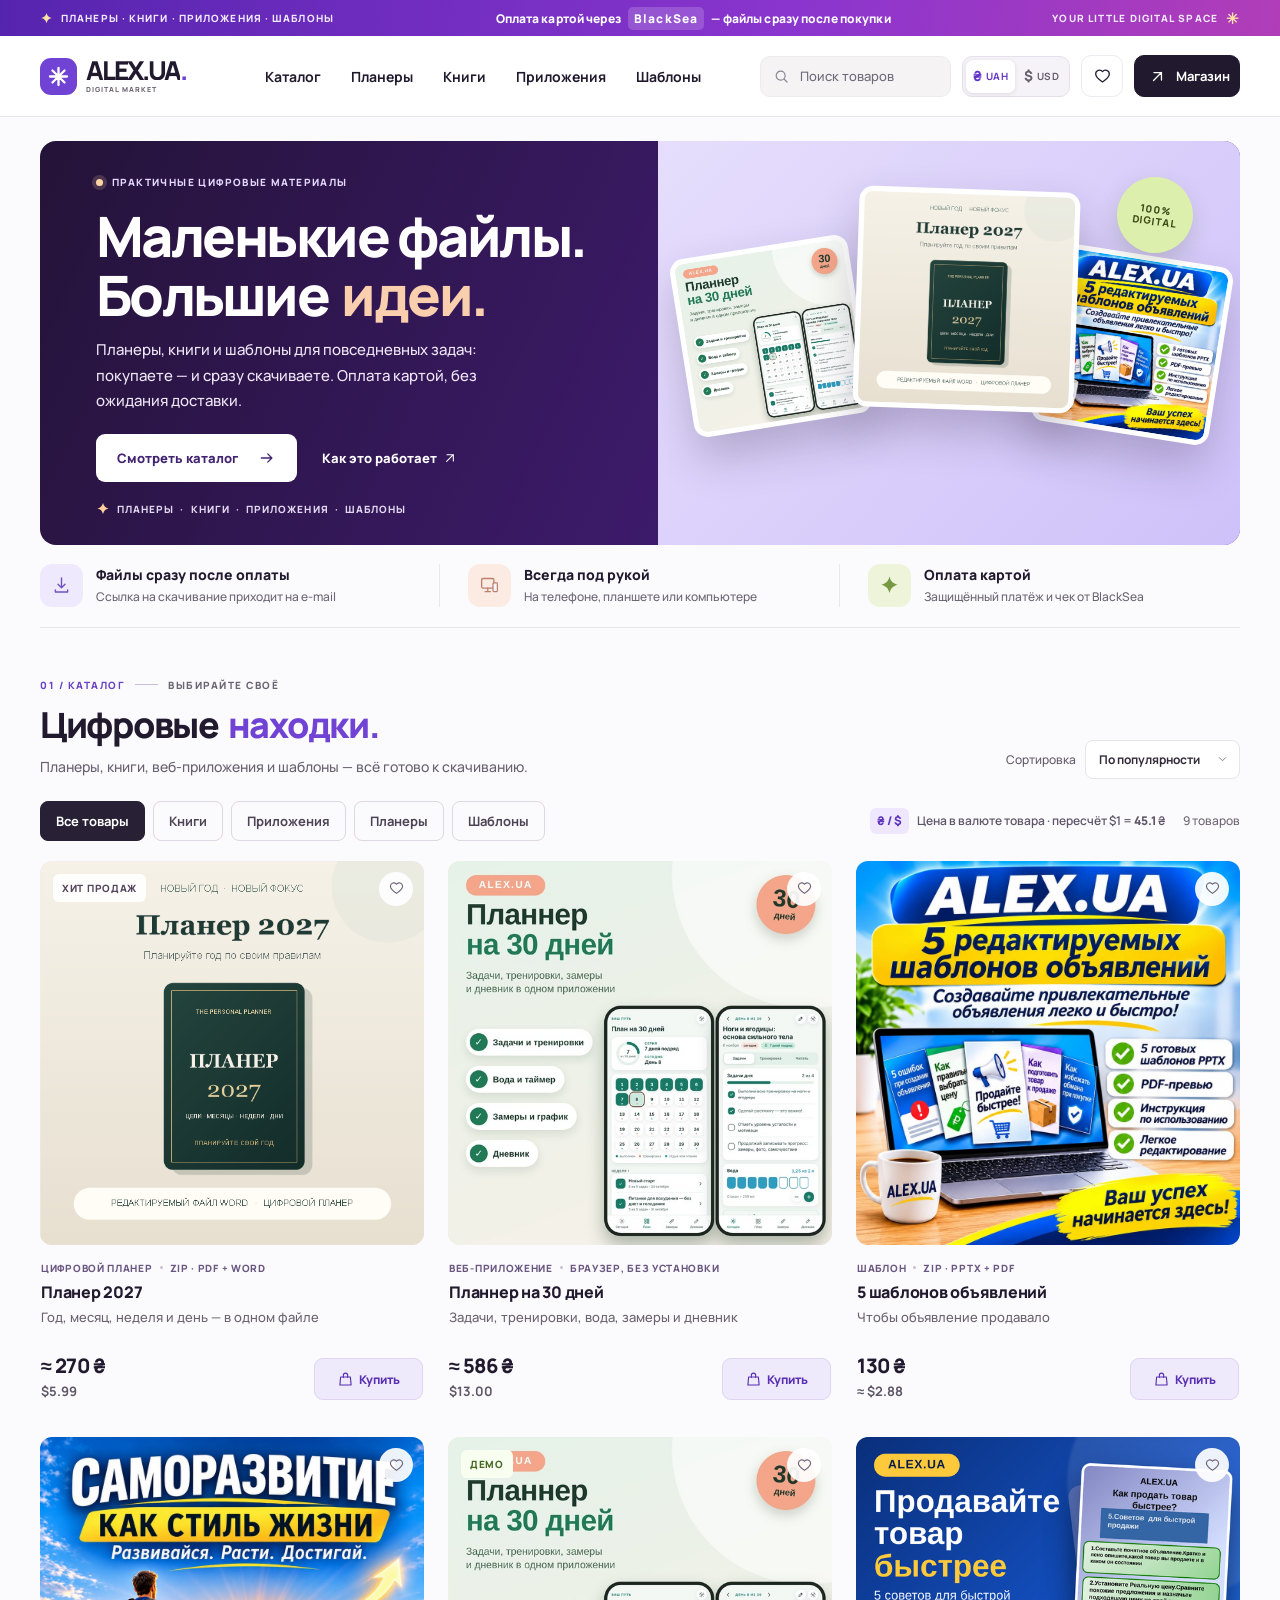
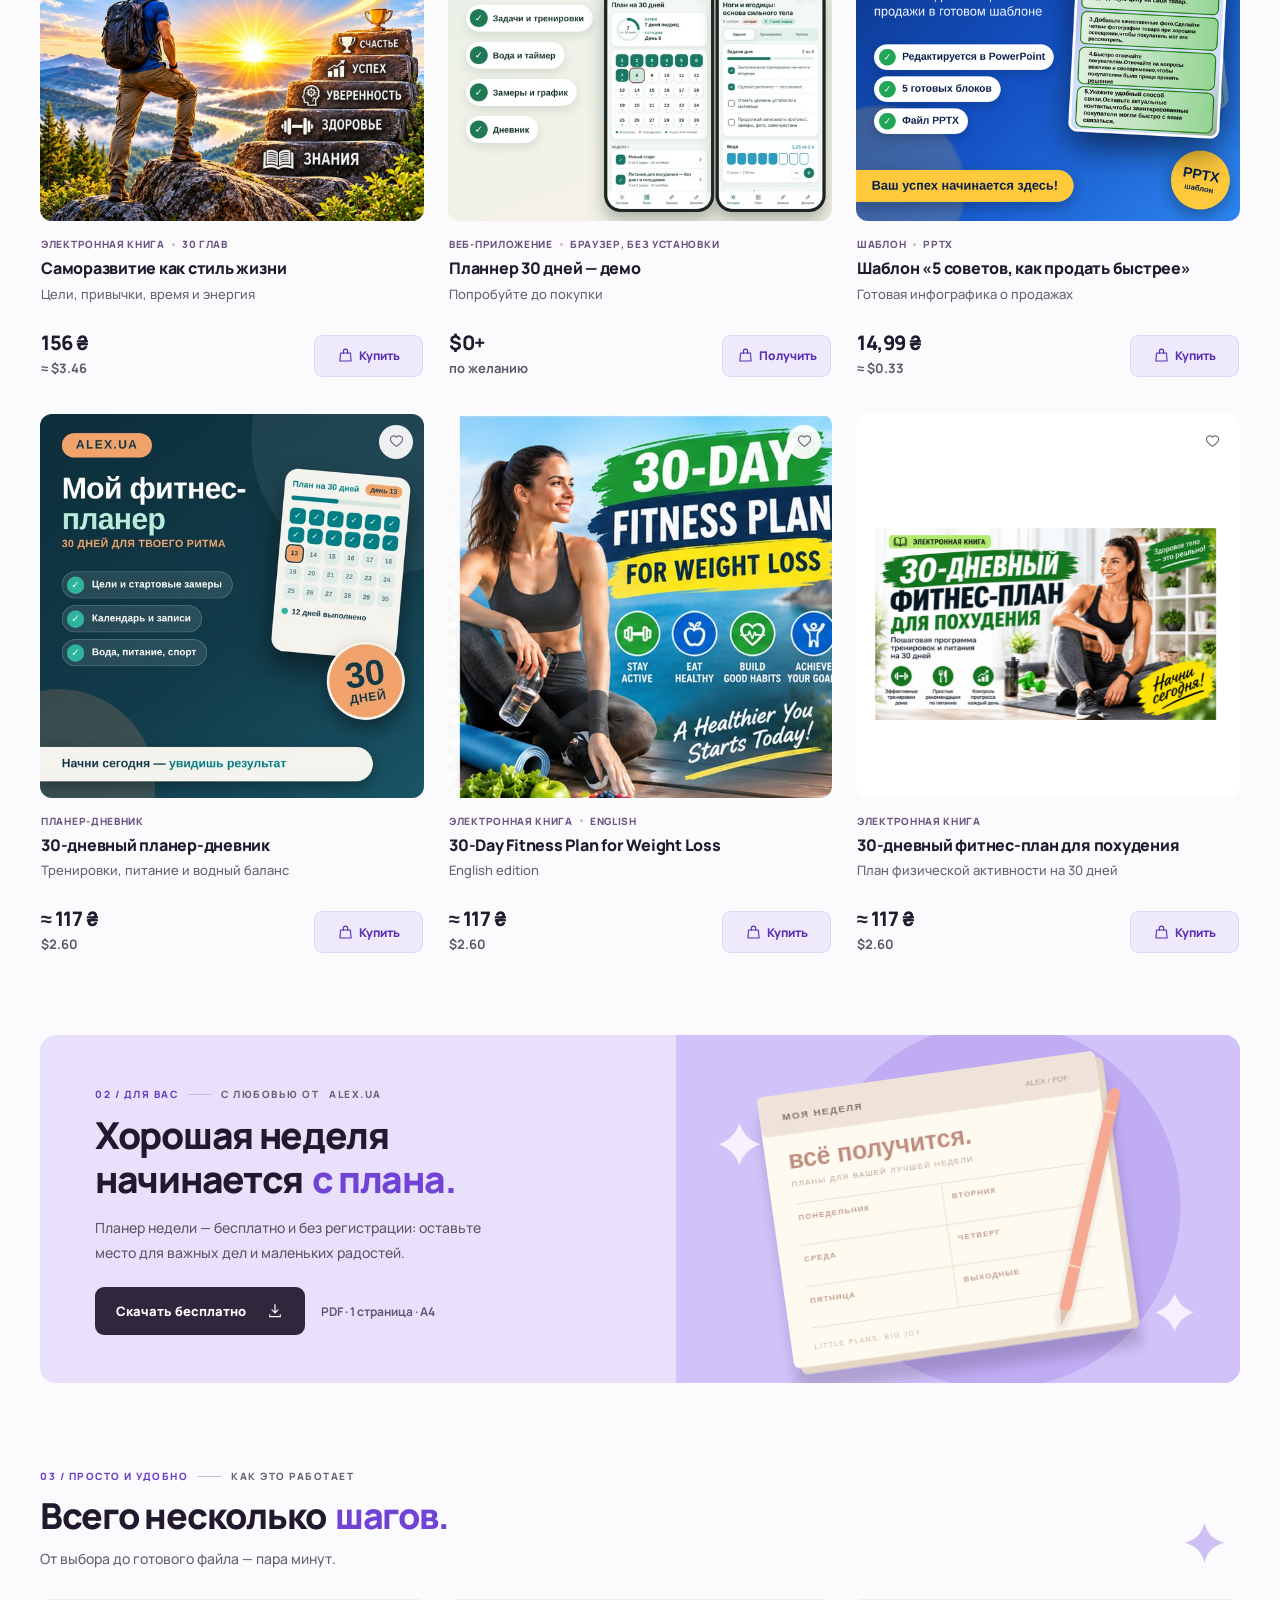
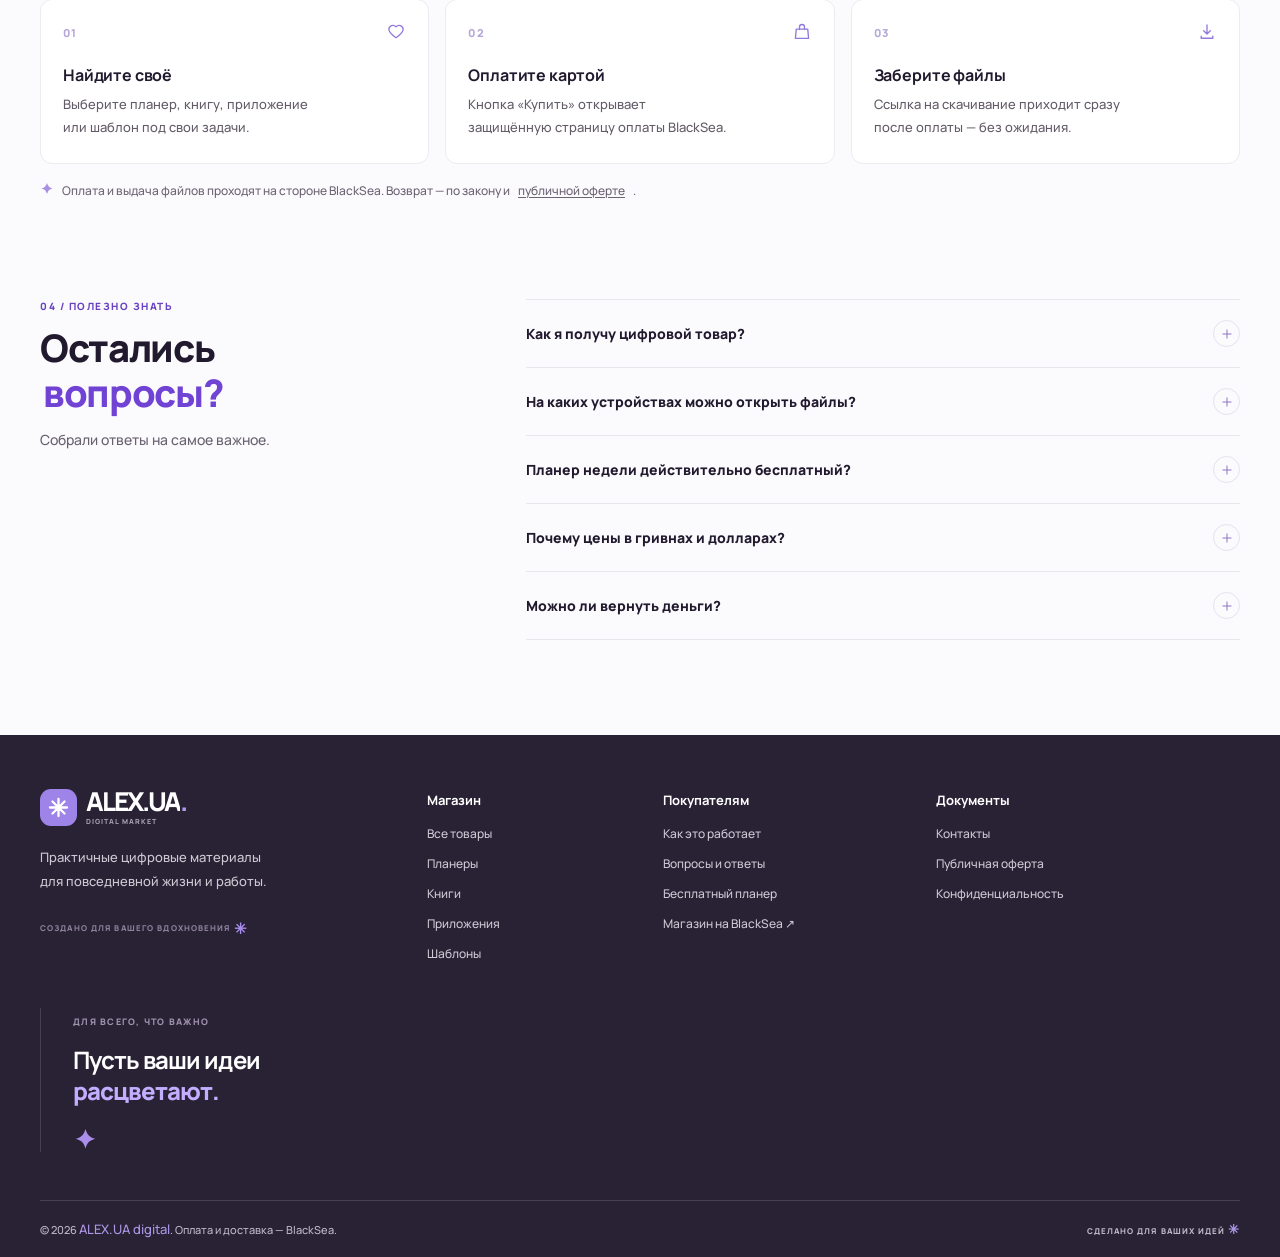
==== commit 918c3c57: "Add files via upload" ====
--- a/index.html
+++ b/index.html
@@ -71,6 +71,7 @@
     "paymentAccepted": "Карта, Apple Pay, Google Pay"
   }
   </script>
+  <script defer src="/metrics.js"></script>
 </head>
 <body id="top">
   <svg xmlns="http://www.w3.org/2000/svg" class="svg-sprite" aria-hidden="true">
